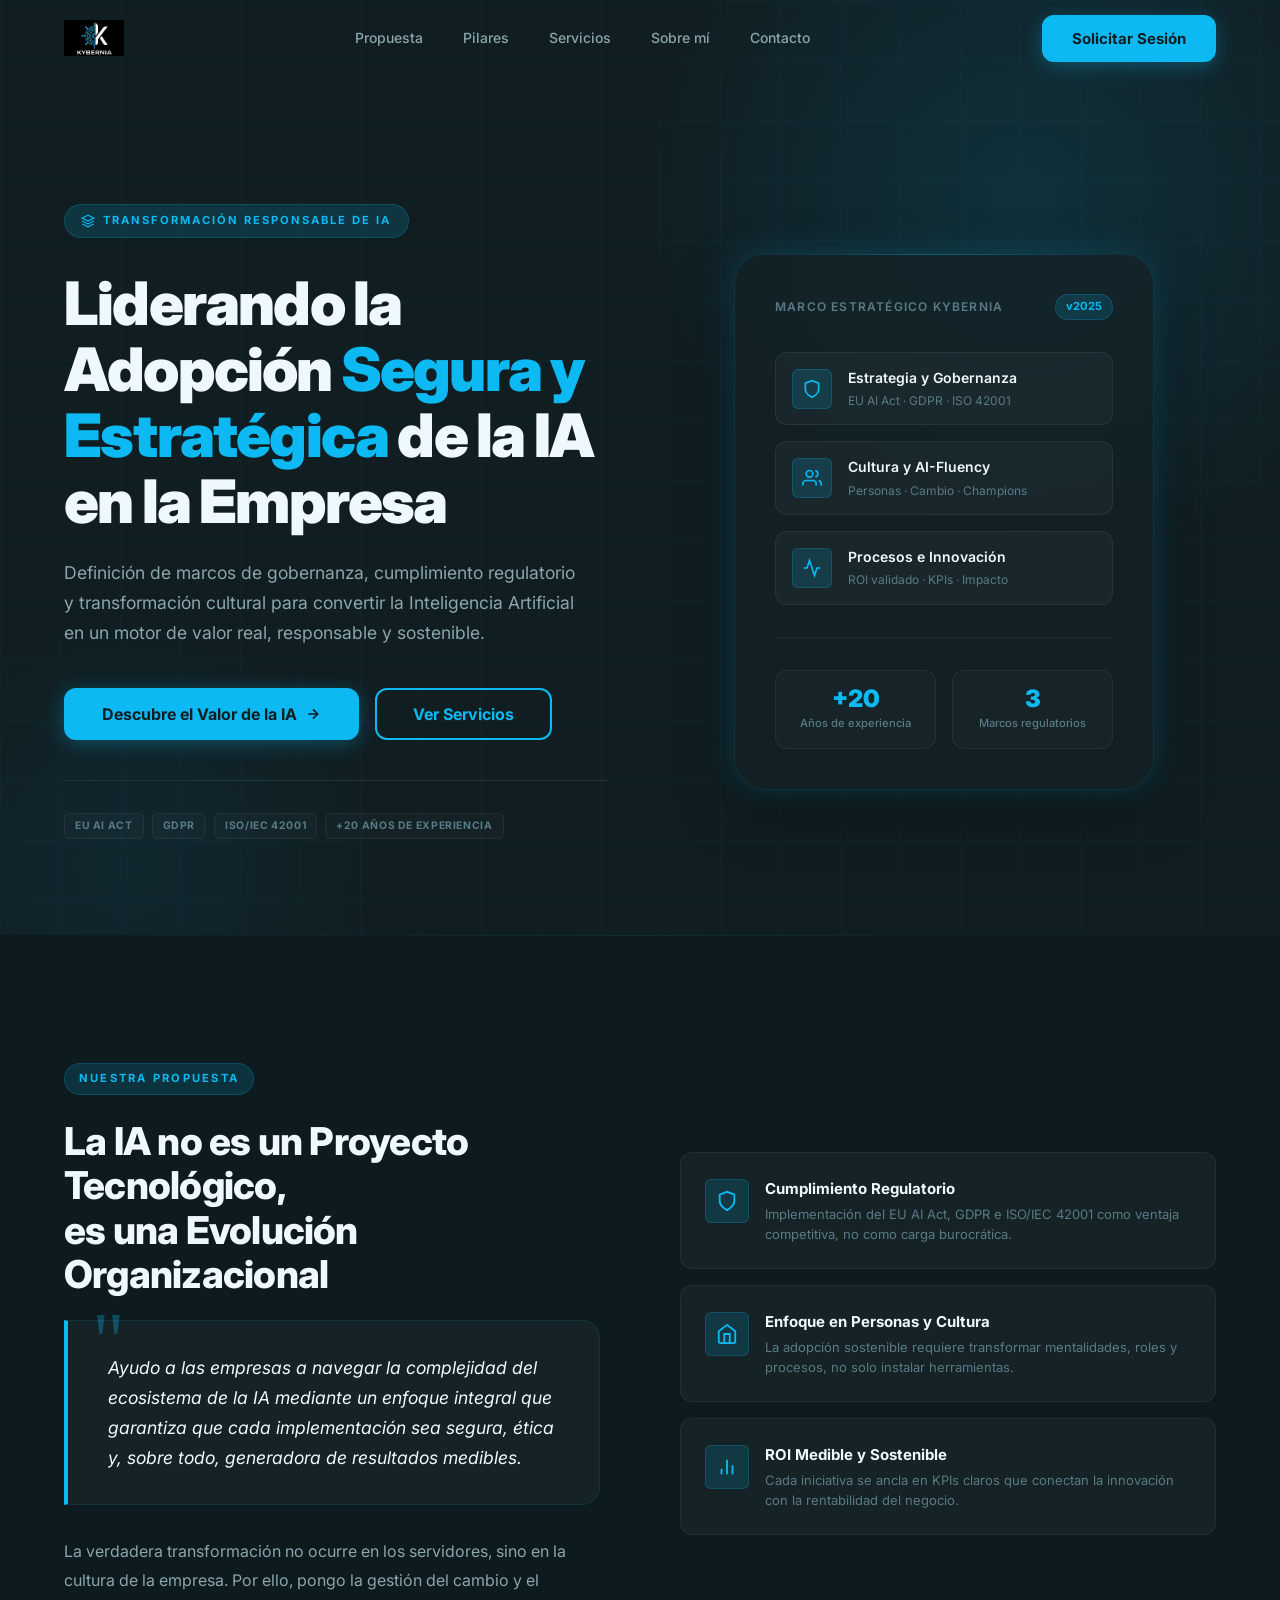
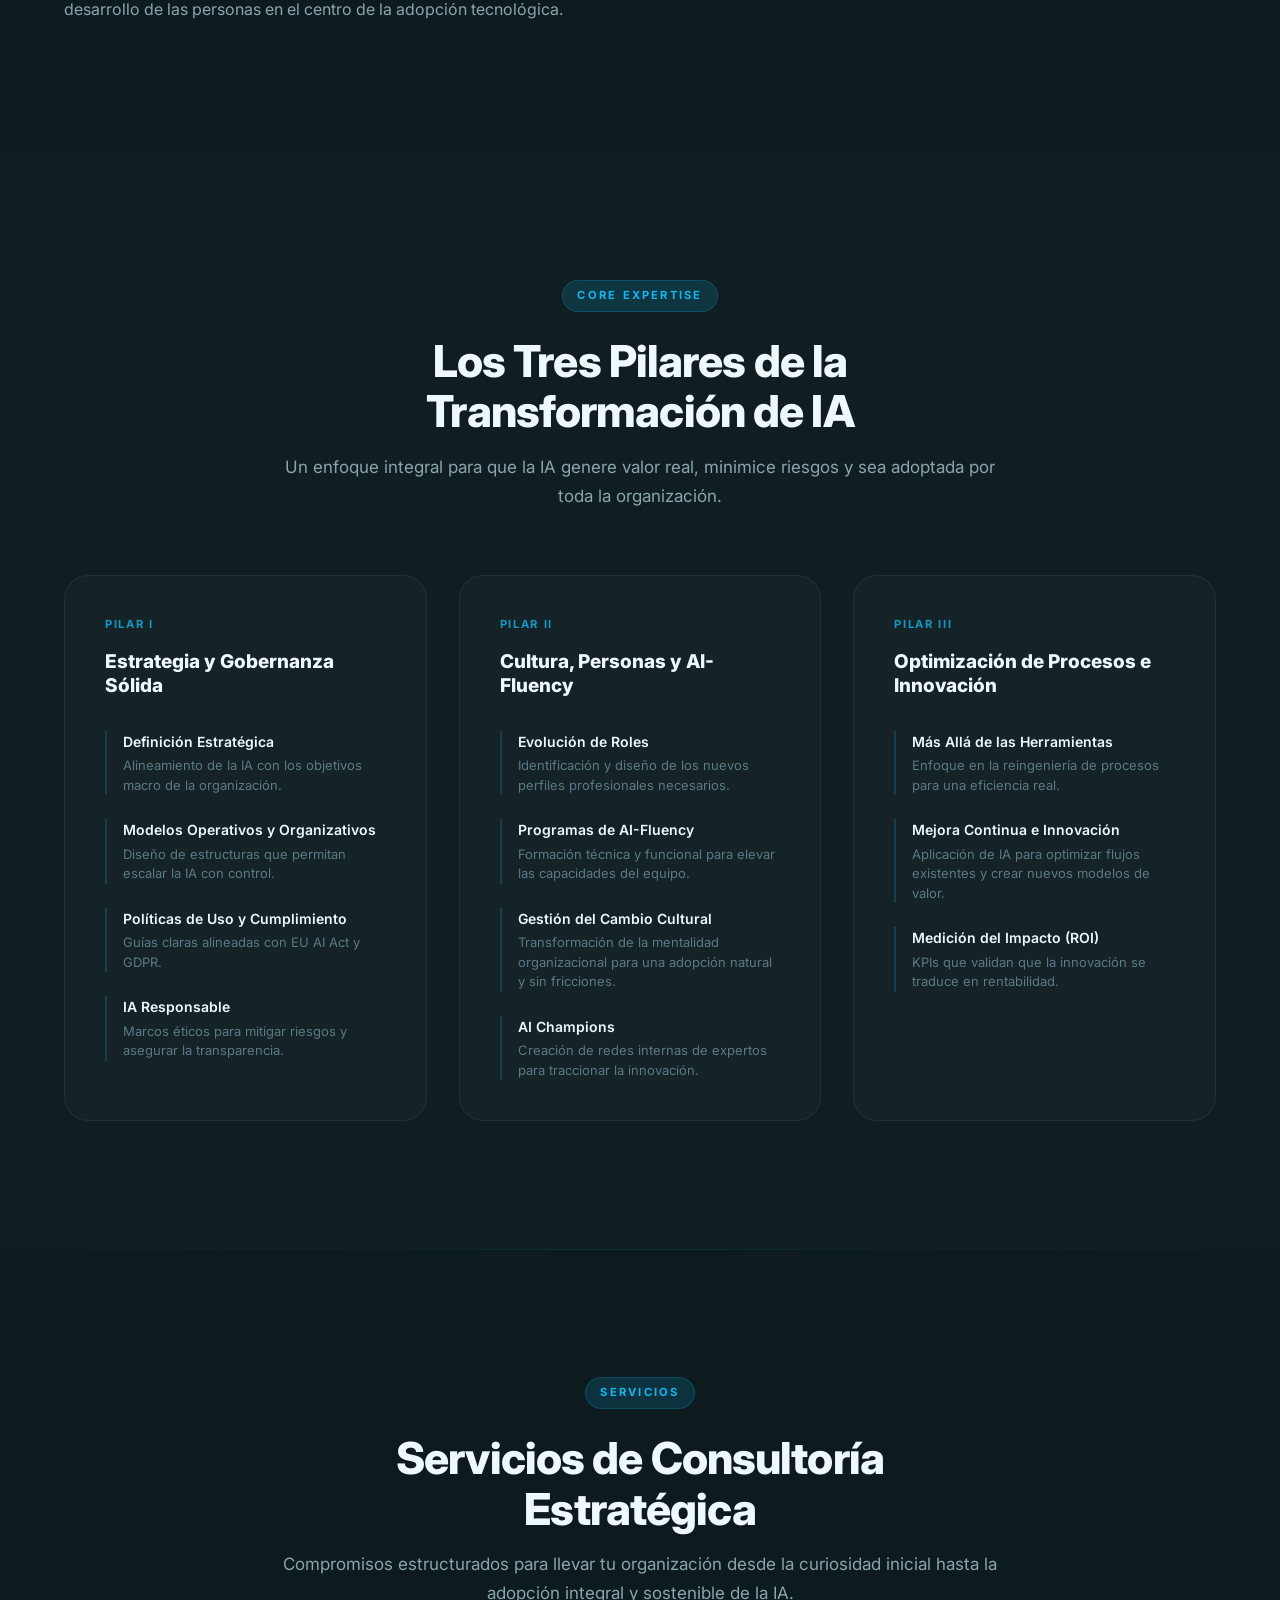
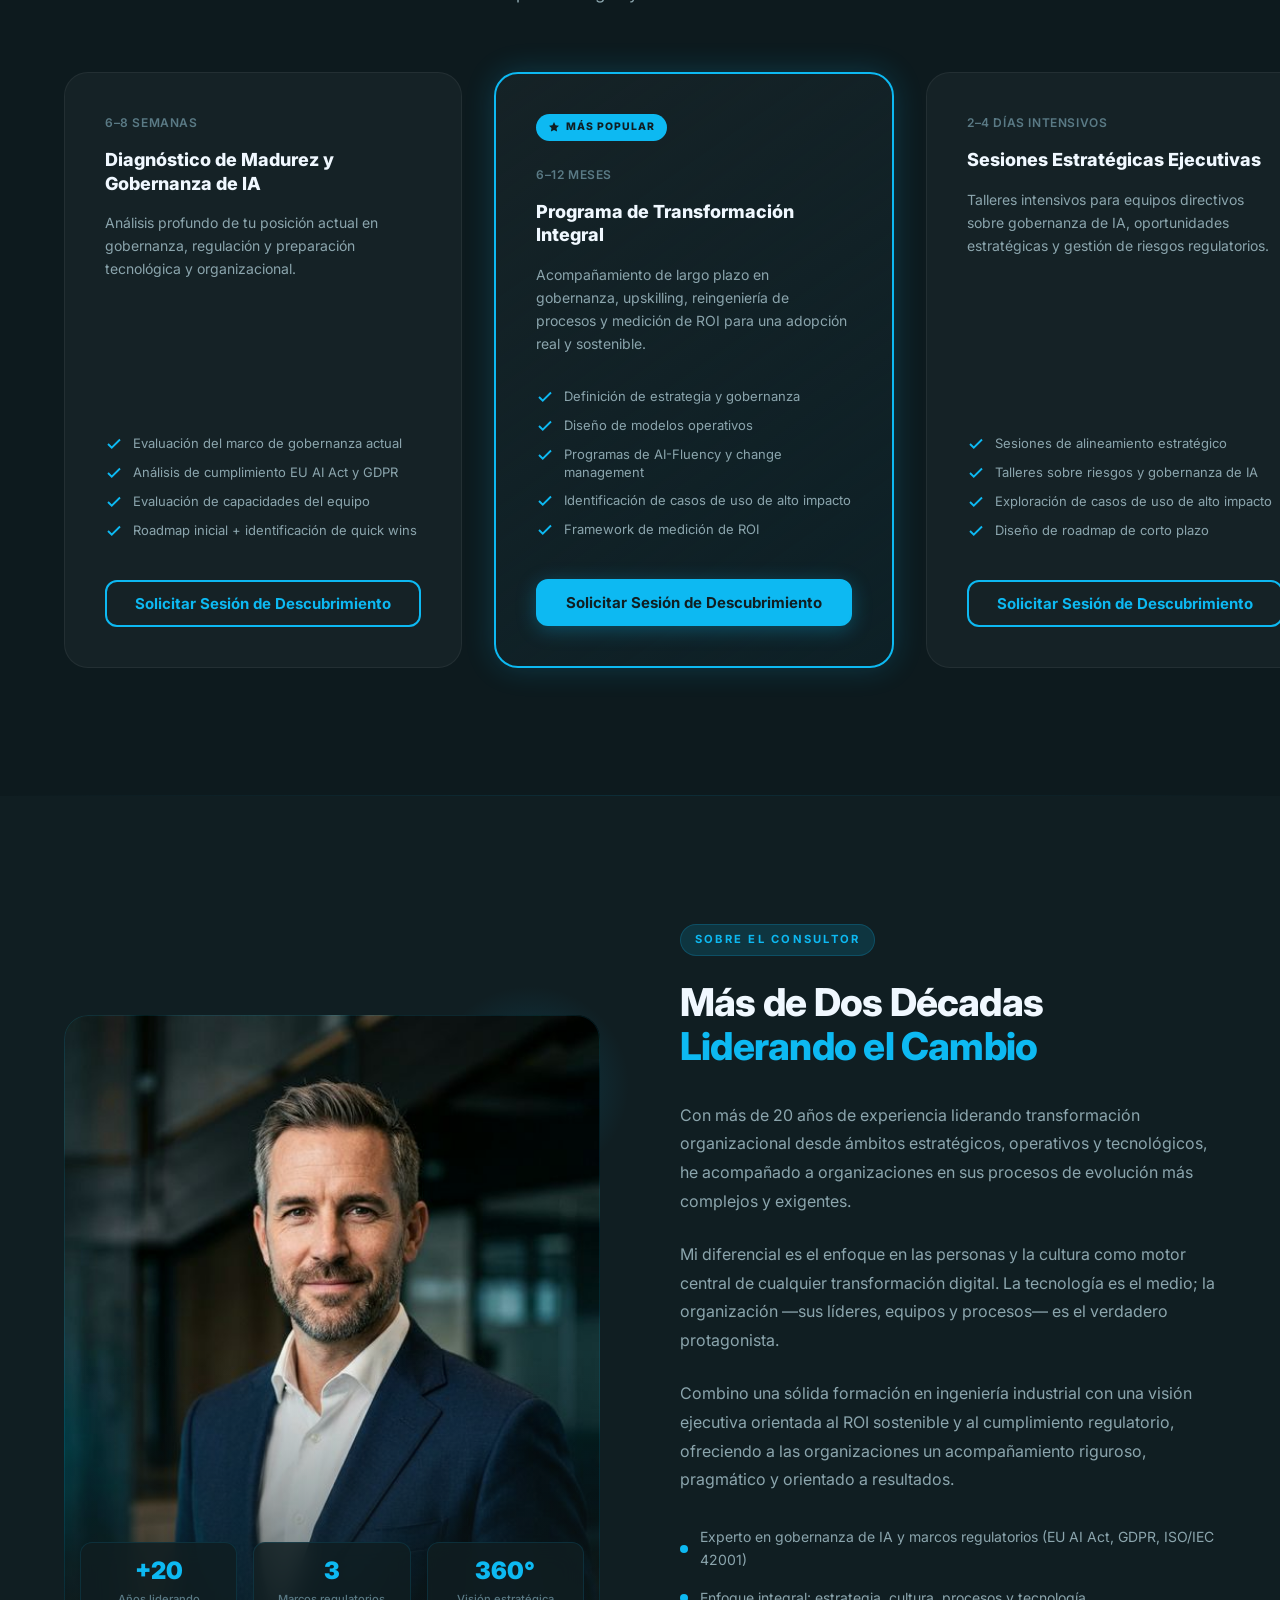
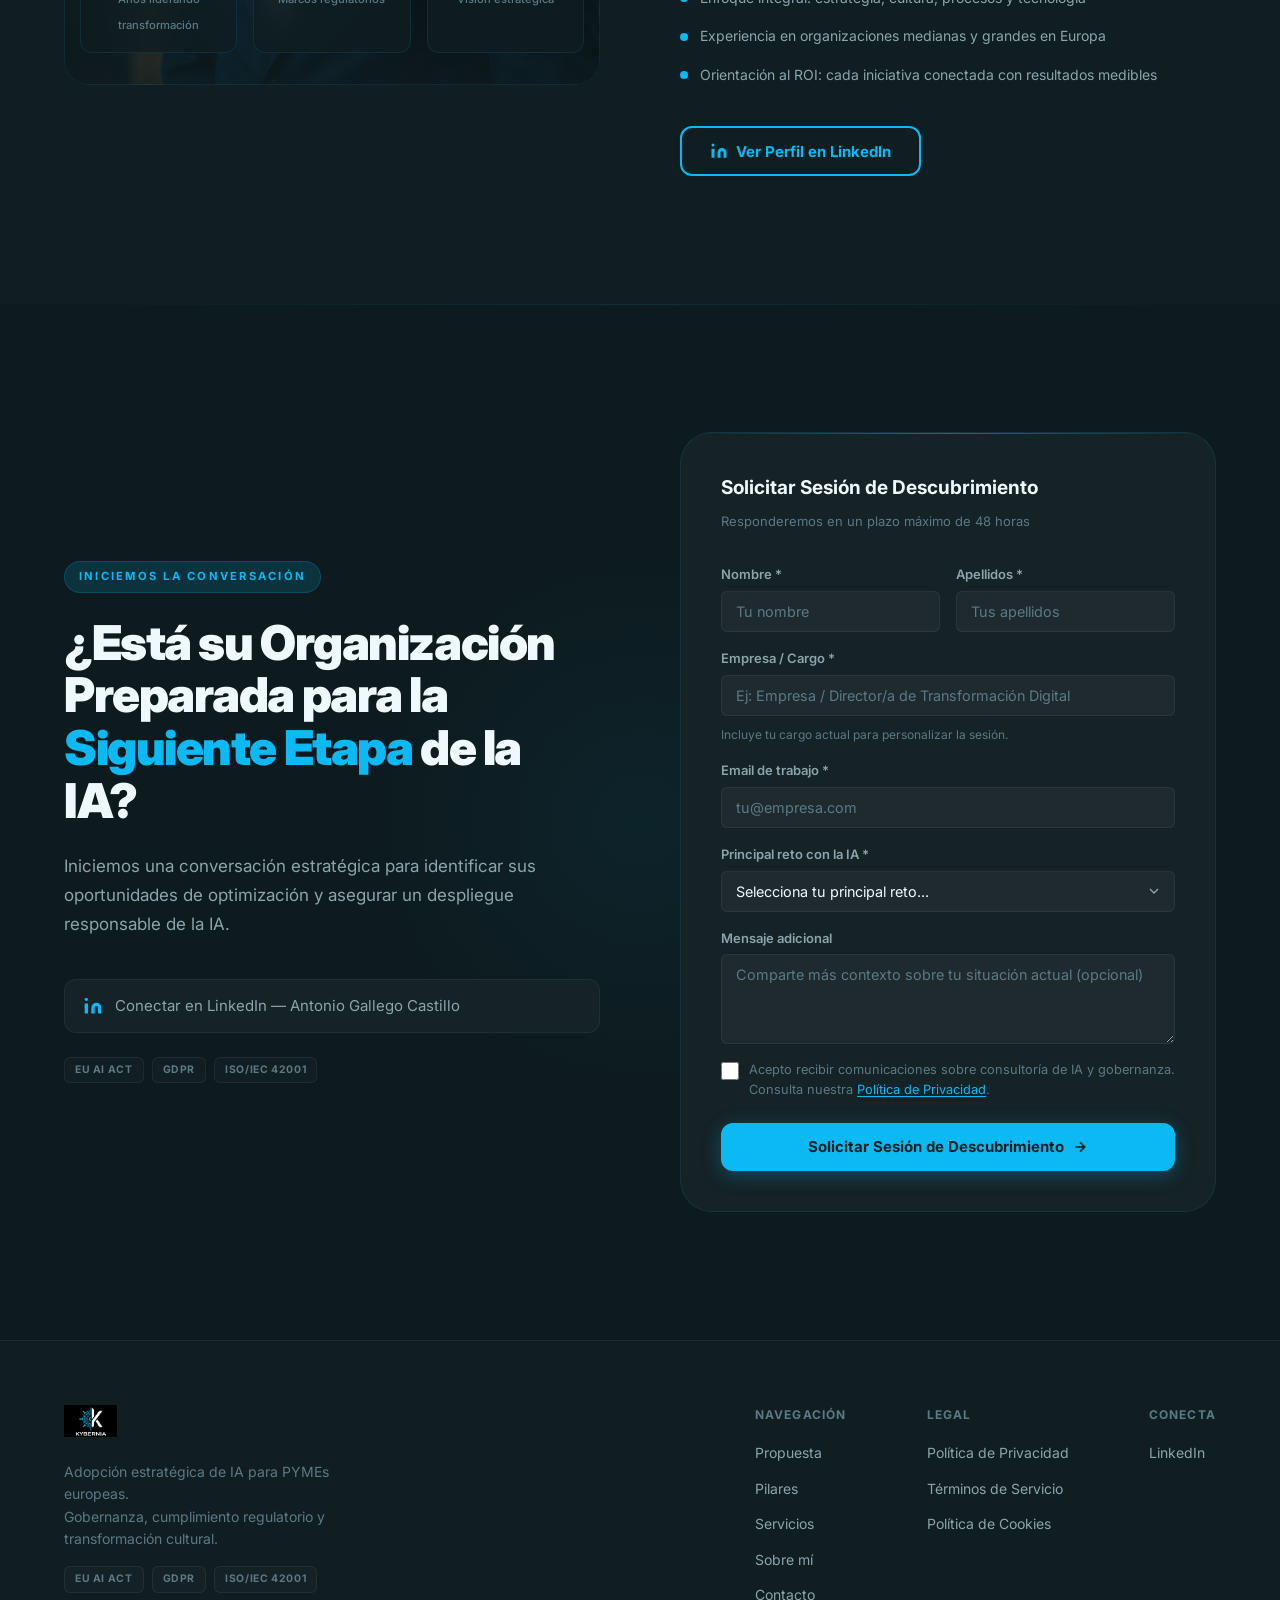
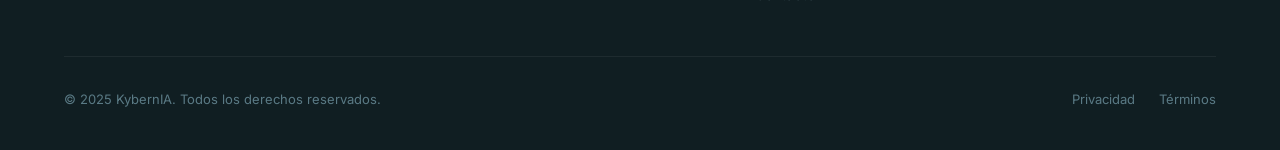
==== docs/index.html @ 5df2a2dc "feat: Add KybernIA V1 website — single-page landing - Full responsive dark-mode landing page (HTML +" ====
<!DOCTYPE html>
<html lang="es" dir="ltr">

<head>
  <meta charset="UTF-8" />
  <meta name="viewport" content="width=device-width, initial-scale=1.0" />
  <meta http-equiv="X-UA-Compatible" content="IE=edge" />

  <!-- ── SEO ── -->
  <title>Gobernanza de IA y Transformación Estratégica | KybernIA</title>
  <meta name="description"
    content="Consultoría experta en gobernanza de IA, adopción estratégica y transformación cultural para PYMEs europeas. Cumplimiento EU AI Act, GDPR e ISO/IEC 42001. Antonio Gallego Castillo." />
  <meta name="keywords"
    content="gobernanza IA, adopción IA, EU AI Act, GDPR, ISO 42001, transformación digital, cambio cultural, AI strategy, consultoría IA, PYMES europeas" />
  <link rel="canonical" href="https://kybernia.com/" />

  <!-- ── Open Graph / LinkedIn ── -->
  <meta property="og:type" content="website" />
  <meta property="og:url" content="https://kybernia.com/" />
  <meta property="og:title" content="KybernIA — Gobernanza de IA y Transformación Estratégica" />
  <meta property="og:description"
    content="Adopción estratégica de IA para organizaciones medianas. Gobernanza, cumplimiento regulatorio y transformación cultural." />
  <meta property="og:image" content="https://kybernia.com/assets/og-image.png" />
  <meta property="og:locale" content="es_ES" />

  <!-- ── Twitter / X ── -->
  <meta name="twitter:card" content="summary_large_image" />
  <meta name="twitter:title" content="KybernIA — Gobernanza de IA y Transformación Estratégica" />
  <meta name="twitter:description"
    content="Adopción estratégica de IA para organizaciones medianas. Gobernanza, cumplimiento regulatorio y transformación cultural." />
  <meta name="twitter:image" content="https://kybernia.com/assets/og-image.png" />

  <!-- ── Theme & Favicon ── -->
  <meta name="theme-color" content="#0db9f2" />
  <link rel="icon" type="image/png" href="assets/favicon.png" />
  <link rel="apple-touch-icon" href="assets/favicon.png" />

  <!-- ── Google Fonts ── -->
  <link rel="preconnect" href="https://fonts.googleapis.com" />
  <link rel="preconnect" href="https://fonts.gstatic.com" crossorigin />
  <link
    href="https://fonts.googleapis.com/css2?family=Inter:wght@400;500;600;700;800;900&display=swap"
    rel="stylesheet" />

  <!-- ── Stylesheet ── -->
  <link rel="stylesheet" href="css/styles.css" />

  <!-- ── Schema Markup ── -->
  <script type="application/ld+json">
    {
      "@context": "https://schema.org",
      "@type": "ProfessionalService",
      "name": "KybernIA",
      "url": "https://kybernia.com",
      "description": "Consultoría experta en gobernanza de IA, adopción estratégica y transformación cultural para PYMEs europeas.",
      "founder": {
        "@type": "Person",
        "name": "Antonio Gallego Castillo",
        "jobTitle": "AI Strategy & Governance Consultant",
        "sameAs": "https://www.linkedin.com/in/antoniogallegocastillo/"
      },
      "areaServed": "Europe",
      "serviceType": ["AI Governance Consulting", "AI Strategy", "Digital Transformation", "AI Adoption"],
      "knowsAbout": ["EU AI Act", "GDPR", "ISO/IEC 42001", "AI Governance", "Organizational Transformation"]
    }
  </script>
</head>

<body>

  <!-- ── Skip to main content (Accessibility) ── -->
  <a class="skip-link" href="#main">Saltar al contenido principal</a>

  <!-- ══════════════════════════════════════════════════════
       HEADER / NAVIGATION
  ══════════════════════════════════════════════════════ -->
  <header id="header" role="banner">
    <nav class="nav-inner" aria-label="Navegación principal">

      <!-- Logo -->
      <a href="#" class="nav-logo" aria-label="KybernIA – Inicio">
        <img src="assets/logo-dark.png" alt="KYBERNIA" height="36" />
      </a>

      <!-- Desktop links -->
      <ul class="nav-links" role="list">
        <li><a href="#propuesta">Propuesta</a></li>
        <li><a href="#pilares">Pilares</a></li>
        <li><a href="#servicios">Servicios</a></li>
        <li><a href="#antonio">Sobre mí</a></li>
        <li><a href="#contacto">Contacto</a></li>
      </ul>

      <div class="nav-cta">
        <a href="#contacto" class="btn btn-primary">Solicitar Sesión</a>

        <!-- Hamburger -->
        <button
          class="nav-hamburger"
          id="hamburger"
          aria-controls="mobileMenu"
          aria-expanded="false"
          aria-label="Abrir menú de navegación"
        >
          <span></span>
          <span></span>
          <span></span>
        </button>
      </div>

    </nav>
  </header>

  <!-- Mobile menu -->
  <nav class="nav-mobile" id="mobileMenu" aria-label="Menú móvil" role="navigation">
    <a href="#propuesta">Propuesta</a>
    <a href="#pilares">Pilares</a>
    <a href="#servicios">Servicios</a>
    <a href="#antonio">Sobre mí</a>
    <a href="#contacto" class="btn btn-primary">Solicitar Sesión</a>
  </nav>

  <!-- ══════════════════════════════════════════════════════
       MAIN CONTENT
  ══════════════════════════════════════════════════════ -->
  <main id="main">

    <!-- ══════════════════════════════════════════
         HERO SECTION
    ══════════════════════════════════════════ -->
    <section id="hero" aria-labelledby="hero-heading">

      <!-- Background -->
      <div class="hero-bg" aria-hidden="true">
        <div class="hero-bg-grid"></div>
        <div class="hero-bg-glow"></div>
        <div class="hero-bg-glow-2"></div>
      </div>

      <div class="hero-inner container">

        <!-- Left column -->
        <div class="hero-left">
          <div class="hero-tag" aria-hidden="true">
            <svg viewBox="0 0 24 24" fill="none" stroke="currentColor" stroke-width="2" aria-hidden="true">
              <path d="M12 2L2 7l10 5 10-5-10-5zM2 17l10 5 10-5M2 12l10 5 10-5"/>
            </svg>
            Transformación Responsable de IA
          </div>

          <h1 id="hero-heading" class="hero-h1">
            Liderando la Adopción
            <span class="highlight">Segura y Estratégica</span>
            de la IA en la Empresa
          </h1>

          <p class="hero-desc">
            Definición de marcos de gobernanza, cumplimiento regulatorio y transformación cultural
            para convertir la Inteligencia Artificial en un motor de valor real, responsable y sostenible.
          </p>

          <div class="hero-actions">
            <a href="#contacto" class="btn btn-primary btn-lg">
              Descubre el Valor de la IA
              <svg width="16" height="16" viewBox="0 0 24 24" fill="none" stroke="currentColor" stroke-width="2.5" aria-hidden="true">
                <path d="M5 12h14M12 5l7 7-7 7"/>
              </svg>
            </a>
            <a href="#servicios" class="btn btn-outline btn-lg">
              Ver Servicios
            </a>
          </div>

          <div class="hero-trust" aria-label="Referencias regulatorias">
            <div class="reg-badges" style="margin-top:0; border-top:none; padding-top:0;">
              <span class="reg-badge">EU AI Act</span>
              <span class="reg-badge">GDPR</span>
              <span class="reg-badge">ISO/IEC 42001</span>
              <span class="reg-badge">+20 años de experiencia</span>
            </div>
          </div>
        </div>

        <!-- Right column: Glass card -->
        <div class="hero-right" aria-hidden="true">
          <div class="hero-glass-card">
            <div class="hero-card-header">
              <span class="hero-card-title">Marco Estratégico KybernIA</span>
              <span class="hero-card-badge">v2025</span>
            </div>

            <div class="hero-pillars">

              <div class="hero-pillar-item">
                <div class="hero-pillar-icon">
                  <svg viewBox="0 0 24 24" fill="none" stroke="currentColor" stroke-width="2">
                    <path d="M12 22s8-4 8-10V5l-8-3-8 3v7c0 6 8 10 8 10z"/>
                  </svg>
                </div>
                <div class="hero-pillar-content">
                  <h4>Estrategia y Gobernanza</h4>
                  <p>EU AI Act · GDPR · ISO 42001</p>
                </div>
              </div>

              <div class="hero-pillar-item">
                <div class="hero-pillar-icon">
                  <svg viewBox="0 0 24 24" fill="none" stroke="currentColor" stroke-width="2">
                    <path d="M17 21v-2a4 4 0 0 0-4-4H5a4 4 0 0 0-4 4v2"/>
                    <circle cx="9" cy="7" r="4"/>
                    <path d="M23 21v-2a4 4 0 0 0-3-3.87"/>
                    <path d="M16 3.13a4 4 0 0 1 0 7.75"/>
                  </svg>
                </div>
                <div class="hero-pillar-content">
                  <h4>Cultura y AI-Fluency</h4>
                  <p>Personas · Cambio · Champions</p>
                </div>
              </div>

              <div class="hero-pillar-item">
                <div class="hero-pillar-icon">
                  <svg viewBox="0 0 24 24" fill="none" stroke="currentColor" stroke-width="2">
                    <polyline points="22 12 18 12 15 21 9 3 6 12 2 12"/>
                  </svg>
                </div>
                <div class="hero-pillar-content">
                  <h4>Procesos e Innovación</h4>
                  <p>ROI validado · KPIs · Impacto</p>
                </div>
              </div>

            </div>

            <div class="hero-card-stats">
              <div class="hero-stat">
                <div class="hero-stat-number">+20</div>
                <div class="hero-stat-label">Años de experiencia</div>
              </div>
              <div class="hero-stat">
                <div class="hero-stat-number">3</div>
                <div class="hero-stat-label">Marcos regulatorios</div>
              </div>
            </div>
          </div>
        </div>

      </div>
    </section>

    <!-- ══════════════════════════════════════════
         VALUE PROPOSITION
    ══════════════════════════════════════════ -->
    <section id="propuesta" aria-labelledby="propuesta-heading">
      <div class="container">
        <div class="value-prop-inner">

          <!-- Left: Quote & body -->
          <div class="value-prop-left reveal">
            <div class="section-label">Nuestra Propuesta</div>
            <h2 id="propuesta-heading" style="font-size:clamp(1.75rem,3.2vw,2.4rem);font-weight:800;letter-spacing:-0.02em;line-height:1.15;margin-bottom:1.5rem;">
              La IA no es un Proyecto Tecnológico,<br>es una Evolución Organizacional
            </h2>

            <div class="value-prop-quote">
              <p>
                Ayudo a las empresas a navegar la complejidad del ecosistema de la IA
                mediante un enfoque integral que garantiza que cada implementación sea
                segura, ética y, sobre todo, generadora de resultados medibles.
              </p>
            </div>

            <p class="value-prop-body">
              La verdadera transformación no ocurre en los servidores, sino en la cultura
              de la empresa. Por ello, pongo la gestión del cambio y el desarrollo de las
              personas en el centro de la adopción tecnológica.
            </p>
          </div>

          <!-- Right: highlight cards -->
          <div class="value-prop-right reveal" style="animation-delay:150ms">
            <div class="value-highlights">

              <div class="value-highlight-item">
                <div class="value-highlight-icon" aria-hidden="true">
                  <svg viewBox="0 0 24 24" fill="none" stroke="currentColor" stroke-width="2">
                    <path d="M12 22s8-4 8-10V5l-8-3-8 3v7c0 6 8 10 8 10z"/>
                  </svg>
                </div>
                <div>
                  <h4>Cumplimiento Regulatorio</h4>
                  <p>Implementación del EU AI Act, GDPR e ISO/IEC 42001 como ventaja competitiva, no como carga burocrática.</p>
                </div>
              </div>

              <div class="value-highlight-item">
                <div class="value-highlight-icon" aria-hidden="true">
                  <svg viewBox="0 0 24 24" fill="none" stroke="currentColor" stroke-width="2">
                    <path d="M3 9l9-7 9 7v11a2 2 0 0 1-2 2H5a2 2 0 0 1-2-2z"/>
                    <polyline points="9 22 9 12 15 12 15 22"/>
                  </svg>
                </div>
                <div>
                  <h4>Enfoque en Personas y Cultura</h4>
                  <p>La adopción sostenible requiere transformar mentalidades, roles y procesos, no solo instalar herramientas.</p>
                </div>
              </div>

              <div class="value-highlight-item">
                <div class="value-highlight-icon" aria-hidden="true">
                  <svg viewBox="0 0 24 24" fill="none" stroke="currentColor" stroke-width="2">
                    <line x1="18" y1="20" x2="18" y2="10"/>
                    <line x1="12" y1="20" x2="12" y2="4"/>
                    <line x1="6" y1="20" x2="6" y2="14"/>
                  </svg>
                </div>
                <div>
                  <h4>ROI Medible y Sostenible</h4>
                  <p>Cada iniciativa se ancla en KPIs claros que conectan la innovación con la rentabilidad del negocio.</p>
                </div>
              </div>

            </div>
          </div>

        </div>
      </div>
    </section>

    <!-- ══════════════════════════════════════════
         CORE EXPERTISE — 3 PILARES
    ══════════════════════════════════════════ -->
    <section id="pilares" aria-labelledby="pilares-heading">
      <div class="container">

        <div class="section-header reveal">
          <div class="section-label">Core Expertise</div>
          <h2 id="pilares-heading">Los Tres Pilares de la Transformación de IA</h2>
          <p>Un enfoque integral para que la IA genere valor real, minimice riesgos y sea adoptada por toda la organización.</p>
        </div>

        <div class="pilares-grid">

          <!-- Pilar I -->
          <article class="pilar-card reveal">
            <div class="pilar-number" aria-label="Pilar uno">Pilar I</div>
            <h3>Estrategia y Gobernanza Sólida</h3>
            <div class="pilar-items">
              <div class="pilar-item">
                <h4>Definición Estratégica</h4>
                <p>Alineamiento de la IA con los objetivos macro de la organización.</p>
              </div>
              <div class="pilar-item">
                <h4>Modelos Operativos y Organizativos</h4>
                <p>Diseño de estructuras que permitan escalar la IA con control.</p>
              </div>
              <div class="pilar-item">
                <h4>Políticas de Uso y Cumplimiento</h4>
                <p>Guías claras alineadas con EU AI Act y GDPR.</p>
              </div>
              <div class="pilar-item">
                <h4>IA Responsable</h4>
                <p>Marcos éticos para mitigar riesgos y asegurar la transparencia.</p>
              </div>
            </div>
          </article>

          <!-- Pilar II -->
          <article class="pilar-card reveal" style="animation-delay:150ms">
            <div class="pilar-number" aria-label="Pilar dos">Pilar II</div>
            <h3>Cultura, Personas y AI-Fluency</h3>
            <div class="pilar-items">
              <div class="pilar-item">
                <h4>Evolución de Roles</h4>
                <p>Identificación y diseño de los nuevos perfiles profesionales necesarios.</p>
              </div>
              <div class="pilar-item">
                <h4>Programas de AI-Fluency</h4>
                <p>Formación técnica y funcional para elevar las capacidades del equipo.</p>
              </div>
              <div class="pilar-item">
                <h4>Gestión del Cambio Cultural</h4>
                <p>Transformación de la mentalidad organizacional para una adopción natural y sin fricciones.</p>
              </div>
              <div class="pilar-item">
                <h4>AI Champions</h4>
                <p>Creación de redes internas de expertos para traccionar la innovación.</p>
              </div>
            </div>
          </article>

          <!-- Pilar III -->
          <article class="pilar-card reveal" style="animation-delay:300ms">
            <div class="pilar-number" aria-label="Pilar tres">Pilar III</div>
            <h3>Optimización de Procesos e Innovación</h3>
            <div class="pilar-items">
              <div class="pilar-item">
                <h4>Más Allá de las Herramientas</h4>
                <p>Enfoque en la reingeniería de procesos para una eficiencia real.</p>
              </div>
              <div class="pilar-item">
                <h4>Mejora Continua e Innovación</h4>
                <p>Aplicación de IA para optimizar flujos existentes y crear nuevos modelos de valor.</p>
              </div>
              <div class="pilar-item">
                <h4>Medición del Impacto (ROI)</h4>
                <p>KPIs que validan que la innovación se traduce en rentabilidad.</p>
              </div>
            </div>
          </article>

        </div>
      </div>
    </section>

    <!-- ══════════════════════════════════════════
         SERVICES
    ══════════════════════════════════════════ -->
    <section id="servicios" aria-labelledby="servicios-heading">
      <div class="container">

        <div class="section-header reveal">
          <div class="section-label">Servicios</div>
          <h2 id="servicios-heading">Servicios de Consultoría Estratégica</h2>
          <p>
            Compromisos estructurados para llevar tu organización desde la curiosidad inicial
            hasta la adopción integral y sostenible de la IA.
          </p>
        </div>

        <div class="services-grid">

          <!-- Servicio 1 -->
          <article class="service-card reveal">
            <div class="service-duration">6–8 semanas</div>
            <h3>Diagnóstico de Madurez y Gobernanza de IA</h3>
            <p>
              Análisis profundo de tu posición actual en gobernanza, regulación
              y preparación tecnológica y organizacional.
            </p>
            <ul class="service-includes" aria-label="Qué incluye">
              <li class="service-include-item">
                <svg class="service-check" viewBox="0 0 24 24" fill="none" stroke="currentColor" stroke-width="2.5" aria-hidden="true">
                  <polyline points="20 6 9 17 4 12"/>
                </svg>
                Evaluación del marco de gobernanza actual
              </li>
              <li class="service-include-item">
                <svg class="service-check" viewBox="0 0 24 24" fill="none" stroke="currentColor" stroke-width="2.5" aria-hidden="true">
                  <polyline points="20 6 9 17 4 12"/>
                </svg>
                Análisis de cumplimiento EU AI Act y GDPR
              </li>
              <li class="service-include-item">
                <svg class="service-check" viewBox="0 0 24 24" fill="none" stroke="currentColor" stroke-width="2.5" aria-hidden="true">
                  <polyline points="20 6 9 17 4 12"/>
                </svg>
                Evaluación de capacidades del equipo
              </li>
              <li class="service-include-item">
                <svg class="service-check" viewBox="0 0 24 24" fill="none" stroke="currentColor" stroke-width="2.5" aria-hidden="true">
                  <polyline points="20 6 9 17 4 12"/>
                </svg>
                Roadmap inicial + identificación de quick wins
              </li>
            </ul>
            <a href="#contacto" class="btn btn-outline">Solicitar Sesión de Descubrimiento</a>
          </article>

          <!-- Servicio 2 — FEATURED -->
          <article class="service-card featured reveal" style="animation-delay:150ms">
            <div class="service-badge" aria-label="Más popular">
              <svg width="12" height="12" viewBox="0 0 24 24" fill="currentColor" aria-hidden="true">
                <path d="M12 2l3.09 6.26L22 9.27l-5 4.87 1.18 6.88L12 17.77l-6.18 3.25L7 14.14 2 9.27l6.91-1.01L12 2z"/>
              </svg>
              Más Popular
            </div>
            <div class="service-duration">6–12 meses</div>
            <h3>Programa de Transformación Integral</h3>
            <p>
              Acompañamiento de largo plazo en gobernanza, upskilling, reingeniería
              de procesos y medición de ROI para una adopción real y sostenible.
            </p>
            <ul class="service-includes" aria-label="Qué incluye">
              <li class="service-include-item">
                <svg class="service-check" viewBox="0 0 24 24" fill="none" stroke="currentColor" stroke-width="2.5" aria-hidden="true">
                  <polyline points="20 6 9 17 4 12"/>
                </svg>
                Definición de estrategia y gobernanza
              </li>
              <li class="service-include-item">
                <svg class="service-check" viewBox="0 0 24 24" fill="none" stroke="currentColor" stroke-width="2.5" aria-hidden="true">
                  <polyline points="20 6 9 17 4 12"/>
                </svg>
                Diseño de modelos operativos
              </li>
              <li class="service-include-item">
                <svg class="service-check" viewBox="0 0 24 24" fill="none" stroke="currentColor" stroke-width="2.5" aria-hidden="true">
                  <polyline points="20 6 9 17 4 12"/>
                </svg>
                Programas de AI-Fluency y change management
              </li>
              <li class="service-include-item">
                <svg class="service-check" viewBox="0 0 24 24" fill="none" stroke="currentColor" stroke-width="2.5" aria-hidden="true">
                  <polyline points="20 6 9 17 4 12"/>
                </svg>
                Identificación de casos de uso de alto impacto
              </li>
              <li class="service-include-item">
                <svg class="service-check" viewBox="0 0 24 24" fill="none" stroke="currentColor" stroke-width="2.5" aria-hidden="true">
                  <polyline points="20 6 9 17 4 12"/>
                </svg>
                Framework de medición de ROI
              </li>
            </ul>
            <a href="#contacto" class="btn btn-primary">Solicitar Sesión de Descubrimiento</a>
          </article>

          <!-- Servicio 3 -->
          <article class="service-card reveal" style="animation-delay:300ms">
            <div class="service-duration">2–4 días intensivos</div>
            <h3>Sesiones Estratégicas Ejecutivas</h3>
            <p>
              Talleres intensivos para equipos directivos sobre gobernanza de IA,
              oportunidades estratégicas y gestión de riesgos regulatorios.
            </p>
            <ul class="service-includes" aria-label="Qué incluye">
              <li class="service-include-item">
                <svg class="service-check" viewBox="0 0 24 24" fill="none" stroke="currentColor" stroke-width="2.5" aria-hidden="true">
                  <polyline points="20 6 9 17 4 12"/>
                </svg>
                Sesiones de alineamiento estratégico
              </li>
              <li class="service-include-item">
                <svg class="service-check" viewBox="0 0 24 24" fill="none" stroke="currentColor" stroke-width="2.5" aria-hidden="true">
                  <polyline points="20 6 9 17 4 12"/>
                </svg>
                Talleres sobre riesgos y gobernanza de IA
              </li>
              <li class="service-include-item">
                <svg class="service-check" viewBox="0 0 24 24" fill="none" stroke="currentColor" stroke-width="2.5" aria-hidden="true">
                  <polyline points="20 6 9 17 4 12"/>
                </svg>
                Exploración de casos de uso de alto impacto
              </li>
              <li class="service-include-item">
                <svg class="service-check" viewBox="0 0 24 24" fill="none" stroke="currentColor" stroke-width="2.5" aria-hidden="true">
                  <polyline points="20 6 9 17 4 12"/>
                </svg>
                Diseño de roadmap de corto plazo
              </li>
            </ul>
            <a href="#contacto" class="btn btn-outline">Solicitar Sesión de Descubrimiento</a>
          </article>

        </div>
      </div>
    </section>

    <!-- ══════════════════════════════════════════
         ABOUT — ANTONIO
    ══════════════════════════════════════════ -->
    <section id="antonio" aria-labelledby="antonio-heading">
      <div class="container">
        <div class="about-inner">

          <!-- Image -->
          <div class="about-image-wrapper reveal">
            <div class="about-image-frame">
              <img
                src="assets/consultant.png"
                alt="Antonio Gallego Castillo, consultor experto en gobernanza y adopción de IA"
                loading="lazy"
              />
              <div class="about-image-overlay" aria-hidden="true"></div>
              <div class="about-image-border" aria-hidden="true"></div>
            </div>
            <div class="about-image-glow" aria-hidden="true"></div>

            <!-- Floating stats -->
            <div class="about-stats-floating" aria-label="Datos de experiencia">
              <div class="about-stat-chip">
                <strong>+20</strong>
                <span>Años liderando transformación</span>
              </div>
              <div class="about-stat-chip">
                <strong>3</strong>
                <span>Marcos regulatorios</span>
              </div>
              <div class="about-stat-chip">
                <strong>360°</strong>
                <span>Visión estratégica</span>
              </div>
            </div>
          </div>

          <!-- Content -->
          <div class="about-content reveal" style="animation-delay:150ms">
            <div class="section-label">Sobre el Consultor</div>
            <h2 id="antonio-heading">
              Más de Dos Décadas<br>
              <em>Liderando el Cambio</em>
            </h2>

            <p>
              Con más de 20 años de experiencia liderando transformación organizacional
              desde ámbitos estratégicos, operativos y tecnológicos, he acompañado a
              organizaciones en sus procesos de evolución más complejos y exigentes.
            </p>

            <p>
              Mi diferencial es el enfoque en las personas y la cultura como motor central
              de cualquier transformación digital. La tecnología es el medio; la organización
              —sus líderes, equipos y procesos— es el verdadero protagonista.
            </p>

            <p>
              Combino una sólida formación en ingeniería industrial con una visión ejecutiva
              orientada al ROI sostenible y al cumplimiento regulatorio, ofreciendo a las
              organizaciones un acompañamiento riguroso, pragmático y orientado a resultados.
            </p>

            <div class="about-differentiators" aria-label="Diferenciadores clave">
              <div class="about-diff-item">
                <div class="about-diff-dot" aria-hidden="true"></div>
                Experto en gobernanza de IA y marcos regulatorios (EU AI Act, GDPR, ISO/IEC 42001)
              </div>
              <div class="about-diff-item">
                <div class="about-diff-dot" aria-hidden="true"></div>
                Enfoque integral: estrategia, cultura, procesos y tecnología
              </div>
              <div class="about-diff-item">
                <div class="about-diff-dot" aria-hidden="true"></div>
                Experiencia en organizaciones medianas y grandes en Europa
              </div>
              <div class="about-diff-item">
                <div class="about-diff-dot" aria-hidden="true"></div>
                Orientación al ROI: cada iniciativa conectada con resultados medibles
              </div>
            </div>

            <a
              href="https://www.linkedin.com/in/antoniogallegocastillo/"
              target="_blank"
              rel="noopener noreferrer"
              class="btn btn-outline"
              aria-label="Ver perfil de Antonio Gallego Castillo en LinkedIn (se abre en nueva pestaña)"
            >
              <svg width="18" height="18" viewBox="0 0 24 24" fill="currentColor" aria-hidden="true">
                <path d="M16 8a6 6 0 0 1 6 6v7h-4v-7a2 2 0 0 0-2-2 2 2 0 0 0-2 2v7h-4v-7a6 6 0 0 1 6-6z"/>
                <rect x="2" y="9" width="4" height="12"/>
                <circle cx="4" cy="4" r="2"/>
              </svg>
              Ver Perfil en LinkedIn
            </a>
          </div>

        </div>
      </div>
    </section>

    <!-- ══════════════════════════════════════════
         CONTACT / CTA
    ══════════════════════════════════════════ -->
    <section id="contacto" aria-labelledby="contacto-heading">
      <div class="contact-glow" aria-hidden="true"></div>
      <div class="container">
        <div class="contact-inner">

          <!-- Left -->
          <div class="contact-left reveal">
            <div class="section-label">Iniciemos la Conversación</div>
            <h2 id="contacto-heading">
              ¿Está su Organización Preparada para la
              <em>Siguiente Etapa</em> de la IA?
            </h2>
            <p>
              Iniciemos una conversación estratégica para identificar sus oportunidades
              de optimización y asegurar un despliegue responsable de la IA.
            </p>

            <div class="contact-direct" aria-label="Formas de contacto directo">
              <a
                href="https://www.linkedin.com/in/antoniogallegocastillo/"
                target="_blank"
                rel="noopener noreferrer"
                class="contact-direct-item"
                aria-label="Conectar en LinkedIn (se abre en nueva pestaña)"
              >
                <svg viewBox="0 0 24 24" fill="currentColor" aria-hidden="true">
                  <path d="M16 8a6 6 0 0 1 6 6v7h-4v-7a2 2 0 0 0-2-2 2 2 0 0 0-2 2v7h-4v-7a6 6 0 0 1 6-6z"/>
                  <rect x="2" y="9" width="4" height="12"/>
                  <circle cx="4" cy="4" r="2"/>
                </svg>
                Conectar en LinkedIn — Antonio Gallego Castillo
              </a>
            </div>

            <div class="reg-badges" style="margin-top: 1.5rem;">
              <span class="reg-badge">EU AI Act</span>
              <span class="reg-badge">GDPR</span>
              <span class="reg-badge">ISO/IEC 42001</span>
            </div>
          </div>

          <!-- Right: Form -->
          <div class="contact-form-panel reveal" style="animation-delay:150ms">

            <div id="formContent">
              <h3 class="form-title">Solicitar Sesión de Descubrimiento</h3>
              <p class="form-subtitle">Responderemos en un plazo máximo de 48 horas</p>

              <form
                class="contact-form"
                id="contactForm"
                novalidate
                aria-label="Formulario de contacto"
              >

                <div class="form-row">
                  <div class="form-group">
                    <label for="nombre">Nombre <span aria-hidden="true">*</span></label>
                    <input
                      type="text"
                      id="nombre"
                      name="nombre"
                      required
                      autocomplete="given-name"
                      placeholder="Tu nombre"
                      aria-required="true"
                    />
                  </div>
                  <div class="form-group">
                    <label for="apellidos">Apellidos <span aria-hidden="true">*</span></label>
                    <input
                      type="text"
                      id="apellidos"
                      name="apellidos"
                      required
                      autocomplete="family-name"
                      placeholder="Tus apellidos"
                      aria-required="true"
                    />
                  </div>
                </div>

                <div class="form-group">
                  <label for="empresa">Empresa / Cargo <span aria-hidden="true">*</span></label>
                  <input
                    type="text"
                    id="empresa"
                    name="empresa"
                    required
                    placeholder="Ej: Empresa / Director/a de Transformación Digital"
                    aria-required="true"
                    aria-describedby="empresa-hint"
                  />
                  <small id="empresa-hint" style="font-size:0.75rem;color:var(--color-text-muted);margin-top:3px;">
                    Incluye tu cargo actual para personalizar la sesión.
                  </small>
                </div>

                <div class="form-group">
                  <label for="email">Email de trabajo <span aria-hidden="true">*</span></label>
                  <input
                    type="email"
                    id="email"
                    name="email"
                    required
                    autocomplete="work email"
                    placeholder="tu@empresa.com"
                    aria-required="true"
                  />
                </div>

                <div class="form-group">
                  <label for="reto">Principal reto con la IA <span aria-hidden="true">*</span></label>
                  <select
                    id="reto"
                    name="reto"
                    required
                    aria-required="true"
                  >
                    <option value="">Selecciona tu principal reto...</option>
                    <option value="estrategia">Estrategia y Gobernanza</option>
                    <option value="adopcion">Adopción Organizacional</option>
                    <option value="procesos">Optimización de Procesos</option>
                    <option value="regulatorio">Cumplimiento Regulatorio (AI Act, GDPR)</option>
                    <option value="formacion">Formación y AI-Fluency</option>
                    <option value="otro">Otro</option>
                    <option value="discutir">Prefiero discutirlo</option>
                  </select>
                </div>

                <div class="form-group">
                  <label for="mensaje">Mensaje adicional</label>
                  <textarea
                    id="mensaje"
                    name="mensaje"
                    rows="3"
                    placeholder="Comparte más contexto sobre tu situación actual (opcional)"
                  ></textarea>
                </div>

                <div class="form-consent">
                  <input
                    type="checkbox"
                    id="rgpd"
                    name="rgpd"
                    required
                    aria-required="true"
                    aria-describedby="rgpd-label"
                  />
                  <label for="rgpd" id="rgpd-label">
                    Acepto recibir comunicaciones sobre consultoría de IA y gobernanza.
                    Consulta nuestra <a href="#privacidad">Política de Privacidad</a>.
                  </label>
                </div>

                <button
                  type="submit"
                  class="btn btn-primary"
                  id="formSubmit"
                  style="width:100%;margin-top:0.5rem;"
                >
                  Solicitar Sesión de Descubrimiento
                  <svg width="16" height="16" viewBox="0 0 24 24" fill="none" stroke="currentColor" stroke-width="2.5" aria-hidden="true">
                    <path d="M5 12h14M12 5l7 7-7 7"/>
                  </svg>
                </button>

              </form>
            </div>

            <!-- Success state -->
            <div class="form-success" id="formSuccess" role="alert" aria-live="polite">
              <div class="form-success-icon" aria-hidden="true">
                <svg width="32" height="32" viewBox="0 0 24 24" fill="none" stroke="currentColor" stroke-width="2.5">
                  <polyline points="20 6 9 17 4 12"/>
                </svg>
              </div>
              <h3>¡Solicitud enviada!</h3>
              <p>Nos pondremos en contacto contigo en un plazo máximo de 48 horas para agendar tu sesión.</p>
            </div>

          </div>

        </div>
      </div>
    </section>

  </main>

  <!-- ══════════════════════════════════════════
       FOOTER
  ══════════════════════════════════════════ -->
  <footer id="footer" role="contentinfo">
    <div class="container">
      <div class="footer-inner">

        <div class="footer-top">

          <!-- Brand -->
          <div class="footer-brand">
            <div class="footer-logo">
              <img src="assets/logo-dark.png" alt="KYBERNIA" height="32" />
            </div>
            <p class="footer-tagline">
              Adopción estratégica de IA para PYMEs europeas.<br>
              Gobernanza, cumplimiento regulatorio y transformación cultural.
            </p>
            <div class="reg-badges" style="margin-top:1rem;">
              <span class="reg-badge">EU AI Act</span>
              <span class="reg-badge">GDPR</span>
              <span class="reg-badge">ISO/IEC 42001</span>
            </div>
          </div>

          <!-- Nav groups -->
          <nav class="footer-nav" aria-label="Navegación de pie de página">

            <div class="footer-nav-group">
              <h4>Navegación</h4>
              <ul role="list">
                <li><a href="#propuesta">Propuesta</a></li>
                <li><a href="#pilares">Pilares</a></li>
                <li><a href="#servicios">Servicios</a></li>
                <li><a href="#antonio">Sobre mí</a></li>
                <li><a href="#contacto">Contacto</a></li>
              </ul>
            </div>

            <div class="footer-nav-group">
              <h4>Legal</h4>
              <ul role="list">
                <li><a href="#privacidad">Política de Privacidad</a></li>
                <li><a href="#terminos">Términos de Servicio</a></li>
                <li><a href="#cookies">Política de Cookies</a></li>
              </ul>
            </div>

            <div class="footer-nav-group">
              <h4>Conecta</h4>
              <ul role="list">
                <li>
                  <a
                    href="https://www.linkedin.com/in/antoniogallegocastillo/"
                    target="_blank"
                    rel="noopener noreferrer"
                    aria-label="LinkedIn de Antonio Gallego Castillo (se abre en nueva pestaña)"
                  >
                    LinkedIn
                  </a>
                </li>
              </ul>
            </div>

          </nav>
        </div>

        <div class="footer-bottom">
          <p class="footer-copyright">
            © 2025 KybernIA. Todos los derechos reservados.
          </p>
          <div class="footer-legal">
            <a href="#privacidad">Privacidad</a>
            <a href="#terminos">Términos</a>
          </div>
        </div>

      </div>
    </div>
  </footer>

  <!-- ── Scroll to top ── -->
  <button
    class="scroll-top"
    id="scrollTop"
    aria-label="Volver al inicio de la página"
    title="Volver arriba"
  >
    <svg viewBox="0 0 24 24" fill="none" stroke="currentColor" stroke-width="2.5" aria-hidden="true">
      <path d="M18 15l-6-6-6 6"/>
    </svg>
  </button>

  <!-- ── Scripts ── -->
  <script src="js/main.js" defer></script>

</body>
</html>
---- docs/css/styles.css ----
/* ============================================================
   KybernIA — Main Stylesheet
   Design System: Dark Mode First, 8px grid, Inter typography
   Colors: #0db9f2 (cyan), #101e22 (dark navy)
   ============================================================ */

/* ── Google Fonts ── */
@import url('https://fonts.googleapis.com/css2?family=Inter:wght@400;500;600;700;800;900&display=swap');

/* ── CSS Custom Properties ── */
:root {
  /* Colors */
  --color-primary: #0db9f2;
  --color-primary-dark: #0a9fd4;
  --color-primary-glow: rgba(13, 185, 242, 0.15);
  --color-primary-border: rgba(13, 185, 242, 0.2);

  --color-bg: #101e22;
  --color-bg-secondary: #0d1a1e;
  --color-bg-card: #152226;
  --color-bg-card-hover: #1a2a2f;
  --color-bg-glass: rgba(21, 34, 38, 0.7);

  --color-text-primary: #f0f8ff;
  --color-text-secondary: #8ba5ad;
  --color-text-muted: #5a7a85;

  --color-border: rgba(13, 185, 242, 0.12);
  --color-border-soft: rgba(255, 255, 255, 0.06);

  /* Typography */
  --font-family: 'Inter', -apple-system, BlinkMacSystemFont, 'Segoe UI', sans-serif;

  /* Spacing (8px grid) */
  --space-1: 0.5rem;   /* 8px */
  --space-2: 1rem;     /* 16px */
  --space-3: 1.5rem;   /* 24px */
  --space-4: 2rem;     /* 32px */
  --space-5: 2.5rem;   /* 40px */
  --space-6: 3rem;     /* 48px */
  --space-8: 4rem;     /* 64px */
  --space-10: 5rem;    /* 80px */
  --space-12: 6rem;    /* 96px */
  --space-16: 8rem;    /* 128px */

  /* Radii */
  --radius-sm: 6px;
  --radius-md: 12px;
  --radius-lg: 18px;
  --radius-xl: 24px;
  --radius-2xl: 32px;

  /* Shadows */
  --shadow-primary: 0 0 30px rgba(13, 185, 242, 0.2);
  --shadow-primary-strong: 0 0 60px rgba(13, 185, 242, 0.3);
  --shadow-card: 0 4px 24px rgba(0, 0, 0, 0.3);
  --shadow-card-hover: 0 12px 48px rgba(0, 0, 0, 0.5);

  /* Transitions */
  --transition-fast: 150ms ease;
  --transition-base: 250ms ease;
  --transition-slow: 400ms ease;

  /* Max width */
  --max-width: 1200px;
  --max-width-text: 720px;
}

/* ── Reset & Base ── */
*, *::before, *::after {
  box-sizing: border-box;
  margin: 0;
  padding: 0;
}

html {
  scroll-behavior: smooth;
  -webkit-text-size-adjust: 100%;
}

body {
  font-family: var(--font-family);
  background-color: var(--color-bg);
  color: var(--color-text-primary);
  line-height: 1.6;
  font-size: 1rem;
  -webkit-font-smoothing: antialiased;
  -moz-osx-font-smoothing: grayscale;
  overflow-x: hidden;
}

img {
  max-width: 100%;
  height: auto;
  display: block;
}

a {
  color: inherit;
  text-decoration: none;
}

button {
  font-family: var(--font-family);
  cursor: pointer;
  border: none;
  outline: none;
}

ul {
  list-style: none;
}

/* ── Skip Link (Accessibility) ── */
.skip-link {
  position: absolute;
  top: -100px;
  left: var(--space-2);
  background: var(--color-primary);
  color: var(--color-bg);
  padding: var(--space-1) var(--space-2);
  border-radius: var(--radius-sm);
  font-weight: 700;
  font-size: 0.875rem;
  z-index: 9999;
  transition: top var(--transition-fast);
}

.skip-link:focus {
  top: var(--space-2);
}

/* ── Layout Container ── */
.container {
  width: 100%;
  max-width: var(--max-width);
  margin: 0 auto;
  padding: 0 var(--space-3);
}

/* ── Section Spacing ── */
section {
  scroll-margin-top: 80px;
}

/* ── Typography Scale ── */
.text-xs      { font-size: 0.75rem; }
.text-sm      { font-size: 0.875rem; }
.text-base    { font-size: 1rem; }
.text-lg      { font-size: 1.125rem; }
.text-xl      { font-size: 1.25rem; }
.text-2xl     { font-size: 1.5rem; }
.text-3xl     { font-size: 1.875rem; }
.text-4xl     { font-size: 2.25rem; }
.text-5xl     { font-size: 3rem; }
.text-6xl     { font-size: 3.75rem; }

/* ── Section Label ── */
.section-label {
  display: inline-flex;
  align-items: center;
  gap: var(--space-1);
  font-size: 0.7rem;
  font-weight: 700;
  letter-spacing: 0.2em;
  text-transform: uppercase;
  color: var(--color-primary);
  background: var(--color-primary-glow);
  border: 1px solid var(--color-primary-border);
  border-radius: 999px;
  padding: 6px 14px;
  margin-bottom: var(--space-3);
}

/* ── Buttons ── */
.btn {
  display: inline-flex;
  align-items: center;
  justify-content: center;
  gap: 8px;
  padding: 14px 28px;
  border-radius: var(--radius-md);
  font-family: var(--font-family);
  font-size: 0.9375rem;
  font-weight: 700;
  line-height: 1;
  transition: transform var(--transition-base), box-shadow var(--transition-base), background-color var(--transition-base), color var(--transition-base), border-color var(--transition-base);
  cursor: pointer;
  border: 2px solid transparent;
  white-space: nowrap;
}

.btn:focus-visible {
  outline: 3px solid var(--color-primary);
  outline-offset: 3px;
}

.btn-primary {
  background: var(--color-primary);
  color: var(--color-bg);
  border-color: var(--color-primary);
  box-shadow: 0 4px 20px rgba(13, 185, 242, 0.3);
}

.btn-primary:hover {
  background: var(--color-primary-dark);
  border-color: var(--color-primary-dark);
  transform: translateY(-2px);
  box-shadow: 0 8px 30px rgba(13, 185, 242, 0.45);
}

.btn-primary:active {
  transform: translateY(0);
}

.btn-outline {
  background: transparent;
  color: var(--color-primary);
  border-color: var(--color-primary);
}

.btn-outline:hover {
  background: var(--color-primary-glow);
  transform: translateY(-2px);
}

.btn-outline:active {
  transform: translateY(0);
}

.btn-lg {
  padding: 16px 36px;
  font-size: 1rem;
}

/* ── ============================================================
   HEADER / NAVIGATION
   ============================================================ */
#header {
  position: fixed;
  top: 0;
  left: 0;
  right: 0;
  z-index: 1000;
  height: 76px;
  display: flex;
  align-items: center;
  transition: background-color var(--transition-slow), border-color var(--transition-slow), backdrop-filter var(--transition-slow);
}

#header.scrolled {
  background: rgba(16, 30, 34, 0.92);
  backdrop-filter: blur(20px);
  -webkit-backdrop-filter: blur(20px);
  border-bottom: 1px solid var(--color-border);
}

.nav-inner {
  display: flex;
  align-items: center;
  justify-content: space-between;
  width: 100%;
  max-width: var(--max-width);
  margin: 0 auto;
  padding: 0 var(--space-3);
}

/* Logo */
.nav-logo {
  display: flex;
  align-items: center;
  gap: 10px;
  flex-shrink: 0;
}

.nav-logo img {
  height: 36px;
  width: auto;
}

.nav-brand-text {
  font-size: 1.25rem;
  font-weight: 800;
  letter-spacing: -0.02em;
  color: var(--color-text-primary);
}

.nav-brand-text span {
  color: var(--color-primary);
}

/* Desktop Nav */
.nav-links {
  display: flex;
  align-items: center;
  gap: var(--space-5);
}

.nav-links a {
  font-size: 0.875rem;
  font-weight: 500;
  color: var(--color-text-secondary);
  transition: color var(--transition-fast);
  position: relative;
}

.nav-links a::after {
  content: '';
  position: absolute;
  bottom: -4px;
  left: 0;
  width: 0;
  height: 2px;
  background: var(--color-primary);
  border-radius: 2px;
  transition: width var(--transition-base);
}

.nav-links a:hover {
  color: var(--color-text-primary);
}

.nav-links a:hover::after {
  width: 100%;
}

/* Nav CTA */
.nav-cta {
  display: flex;
  align-items: center;
  gap: var(--space-2);
}

/* Hamburger */
.nav-hamburger {
  display: none;
  flex-direction: column;
  justify-content: center;
  gap: 5px;
  width: 40px;
  height: 40px;
  background: none;
  border: none;
  cursor: pointer;
  padding: 8px;
  border-radius: var(--radius-sm);
}

.nav-hamburger span {
  display: block;
  width: 100%;
  height: 2px;
  background: var(--color-text-primary);
  border-radius: 2px;
  transition: transform var(--transition-base), opacity var(--transition-base);
}

.nav-hamburger.open span:nth-child(1) {
  transform: translateY(7px) rotate(45deg);
}

.nav-hamburger.open span:nth-child(2) {
  opacity: 0;
}

.nav-hamburger.open span:nth-child(3) {
  transform: translateY(-7px) rotate(-45deg);
}

/* Mobile Menu */
.nav-mobile {
  display: none;
  position: fixed;
  top: 76px;
  left: 0;
  right: 0;
  bottom: 0;
  background: rgba(13, 26, 30, 0.98);
  backdrop-filter: blur(20px);
  -webkit-backdrop-filter: blur(20px);
  flex-direction: column;
  align-items: center;
  justify-content: center;
  gap: var(--space-4);
  z-index: 999;
  opacity: 0;
  pointer-events: none;
  transition: opacity var(--transition-base);
}

.nav-mobile.open {
  display: flex;
  opacity: 1;
  pointer-events: all;
}

.nav-mobile a {
  font-size: 1.5rem;
  font-weight: 700;
  color: var(--color-text-secondary);
  transition: color var(--transition-fast);
}

.nav-mobile a:hover {
  color: var(--color-primary);
}

/* ── ============================================================
   HERO SECTION
   ============================================================ */
#hero {
  position: relative;
  min-height: 100vh;
  display: flex;
  align-items: center;
  padding-top: 76px;
  overflow: hidden;
}

/* Background effects */
.hero-bg {
  position: absolute;
  inset: 0;
  z-index: 0;
}

.hero-bg-grid {
  position: absolute;
  inset: 0;
  background-image:
    linear-gradient(rgba(13, 185, 242, 0.04) 1px, transparent 1px),
    linear-gradient(90deg, rgba(13, 185, 242, 0.04) 1px, transparent 1px);
  background-size: 60px 60px;
}

.hero-bg-glow {
  position: absolute;
  top: -20%;
  right: -10%;
  width: 60vw;
  height: 60vw;
  background: radial-gradient(circle, rgba(13, 185, 242, 0.12) 0%, transparent 70%);
  pointer-events: none;
}

.hero-bg-glow-2 {
  position: absolute;
  bottom: -20%;
  left: -10%;
  width: 40vw;
  height: 40vw;
  background: radial-gradient(circle, rgba(13, 185, 242, 0.06) 0%, transparent 70%);
  pointer-events: none;
}

.hero-inner {
  position: relative;
  z-index: 1;
  display: grid;
  grid-template-columns: 1fr 1fr;
  gap: var(--space-8);
  align-items: center;
  width: 100%;
  max-width: var(--max-width);
  margin: 0 auto;
  padding: var(--space-16) var(--space-3) var(--space-12);
}

/* Hero Left */
.hero-left {
  display: flex;
  flex-direction: column;
  align-items: flex-start;
}

.hero-tag {
  display: inline-flex;
  align-items: center;
  gap: 8px;
  font-size: 0.7rem;
  font-weight: 700;
  letter-spacing: 0.18em;
  text-transform: uppercase;
  color: var(--color-primary);
  background: var(--color-primary-glow);
  border: 1px solid var(--color-primary-border);
  border-radius: 999px;
  padding: 7px 16px;
  margin-bottom: var(--space-4);
}

.hero-tag svg {
  width: 14px;
  height: 14px;
}

.hero-h1 {
  font-size: clamp(2.4rem, 5vw, 3.75rem);
  font-weight: 900;
  line-height: 1.1;
  letter-spacing: -0.03em;
  color: var(--color-text-primary);
  margin-bottom: var(--space-3);
}

.hero-h1 .highlight {
  color: var(--color-primary);
}

.hero-desc {
  font-size: 1.1rem;
  line-height: 1.7;
  color: var(--color-text-secondary);
  max-width: 520px;
  margin-bottom: var(--space-5);
}

.hero-actions {
  display: flex;
  flex-wrap: wrap;
  gap: var(--space-2);
  align-items: center;
}

.hero-trust {
  display: flex;
  align-items: center;
  gap: 10px;
  margin-top: var(--space-5);
  padding-top: var(--space-4);
  border-top: 1px solid var(--color-border-soft);
  width: 100%;
}

.hero-trust-dots {
  display: flex;
  align-items: center;
}

.hero-trust-dot {
  width: 32px;
  height: 32px;
  border-radius: 50%;
  border: 2px solid var(--color-bg);
  margin-right: -10px;
  background: var(--color-bg-card);
  display: flex;
  align-items: center;
  justify-content: center;
  font-size: 1rem;
}

.hero-trust-text {
  font-size: 0.8rem;
  color: var(--color-text-muted);
  margin-left: 20px;
}

.hero-trust-text strong {
  color: var(--color-text-secondary);
}

/* Hero Right - Glass Card */
.hero-right {
  display: flex;
  justify-content: center;
  align-items: center;
}

.hero-glass-card {
  width: 100%;
  max-width: 420px;
  background: var(--color-bg-glass);
  backdrop-filter: blur(20px);
  -webkit-backdrop-filter: blur(20px);
  border: 1px solid var(--color-border);
  border-radius: var(--radius-2xl);
  padding: var(--space-5);
  box-shadow: var(--shadow-primary), 0 20px 60px rgba(0,0,0,0.4);
  position: relative;
  overflow: hidden;
}

.hero-glass-card::before {
  content: '';
  position: absolute;
  top: 0;
  left: 0;
  right: 0;
  height: 1px;
  background: linear-gradient(90deg, transparent, rgba(13, 185, 242, 0.4), transparent);
}

.hero-card-header {
  display: flex;
  align-items: center;
  justify-content: space-between;
  margin-bottom: var(--space-4);
}

.hero-card-title {
  font-size: 0.75rem;
  font-weight: 600;
  letter-spacing: 0.1em;
  text-transform: uppercase;
  color: var(--color-text-muted);
}

.hero-card-badge {
  font-size: 0.7rem;
  font-weight: 700;
  color: var(--color-primary);
  background: var(--color-primary-glow);
  border: 1px solid var(--color-primary-border);
  border-radius: 999px;
  padding: 3px 10px;
}

.hero-pillars {
  display: flex;
  flex-direction: column;
  gap: var(--space-2);
}

.hero-pillar-item {
  display: flex;
  align-items: center;
  gap: var(--space-2);
  padding: 14px 16px;
  background: rgba(255,255,255,0.03);
  border: 1px solid var(--color-border-soft);
  border-radius: var(--radius-md);
  transition: border-color var(--transition-base), background var(--transition-base);
}

.hero-pillar-item:hover {
  border-color: var(--color-primary-border);
  background: var(--color-primary-glow);
}

.hero-pillar-icon {
  width: 40px;
  height: 40px;
  flex-shrink: 0;
  border-radius: var(--radius-sm);
  background: var(--color-primary-glow);
  border: 1px solid var(--color-primary-border);
  display: flex;
  align-items: center;
  justify-content: center;
  color: var(--color-primary);
}

.hero-pillar-icon svg {
  width: 20px;
  height: 20px;
}

.hero-pillar-content h4 {
  font-size: 0.875rem;
  font-weight: 600;
  color: var(--color-text-primary);
  margin-bottom: 2px;
}

.hero-pillar-content p {
  font-size: 0.75rem;
  color: var(--color-text-muted);
}

.hero-card-stats {
  display: grid;
  grid-template-columns: 1fr 1fr;
  gap: var(--space-2);
  margin-top: var(--space-4);
  padding-top: var(--space-4);
  border-top: 1px solid var(--color-border-soft);
}

.hero-stat {
  text-align: center;
  padding: var(--space-2);
  background: rgba(255,255,255,0.02);
  border-radius: var(--radius-md);
  border: 1px solid var(--color-border-soft);
}

.hero-stat-number {
  font-size: 1.5rem;
  font-weight: 900;
  color: var(--color-primary);
  line-height: 1;
  margin-bottom: 4px;
}

.hero-stat-label {
  font-size: 0.7rem;
  color: var(--color-text-muted);
  font-weight: 500;
}

/* ── ============================================================
   VALUE PROPOSITION SECTION
   ============================================================ */
#propuesta {
  position: relative;
  padding: var(--space-16) 0;
  background: var(--color-bg-secondary);
  overflow: hidden;
}

#propuesta::before {
  content: '';
  position: absolute;
  top: 0;
  left: 0;
  right: 0;
  height: 1px;
  background: linear-gradient(90deg, transparent, var(--color-border), transparent);
}

.value-prop-inner {
  display: grid;
  grid-template-columns: 1fr 1fr;
  gap: var(--space-10);
  align-items: center;
}

.value-prop-left {}

.value-prop-right {}

.value-prop-quote {
  position: relative;
  background: var(--color-bg-card);
  border: 1px solid var(--color-border);
  border-left: 4px solid var(--color-primary);
  border-radius: 0 var(--radius-lg) var(--radius-lg) 0;
  padding: var(--space-4) var(--space-5);
  margin-bottom: var(--space-4);
}

.value-prop-quote::before {
  content: '"';
  position: absolute;
  top: -20px;
  left: var(--space-3);
  font-size: 5rem;
  color: var(--color-primary);
  opacity: 0.3;
  font-family: Georgia, serif;
  line-height: 1;
}

.value-prop-quote p {
  font-size: 1.1rem;
  font-style: italic;
  line-height: 1.7;
  color: var(--color-text-primary);
}

.value-prop-body {
  font-size: 1rem;
  line-height: 1.8;
  color: var(--color-text-secondary);
}

/* Value highlight cards */
.value-highlights {
  display: flex;
  flex-direction: column;
  gap: var(--space-2);
}

.value-highlight-item {
  display: flex;
  align-items: flex-start;
  gap: var(--space-2);
  padding: var(--space-3);
  background: var(--color-bg-card);
  border: 1px solid var(--color-border-soft);
  border-radius: var(--radius-md);
  transition: border-color var(--transition-base), transform var(--transition-base);
}

.value-highlight-item:hover {
  border-color: var(--color-primary-border);
  transform: translateX(4px);
}

.value-highlight-icon {
  width: 44px;
  height: 44px;
  flex-shrink: 0;
  border-radius: var(--radius-sm);
  background: var(--color-primary-glow);
  border: 1px solid var(--color-primary-border);
  display: flex;
  align-items: center;
  justify-content: center;
  color: var(--color-primary);
  margin-top: 2px;
}

.value-highlight-icon svg {
  width: 22px;
  height: 22px;
}

.value-highlight-item h4 {
  font-size: 0.9375rem;
  font-weight: 700;
  color: var(--color-text-primary);
  margin-bottom: 4px;
}

.value-highlight-item p {
  font-size: 0.8125rem;
  line-height: 1.5;
  color: var(--color-text-muted);
}

/* ── ============================================================
   CORE EXPERTISE — 3 PILARES
   ============================================================ */
#pilares {
  padding: var(--space-16) 0;
  position: relative;
}

.section-header {
  text-align: center;
  max-width: var(--max-width-text);
  margin: 0 auto var(--space-8);
}

.section-header h2 {
  font-size: clamp(1.875rem, 3.5vw, 2.75rem);
  font-weight: 800;
  letter-spacing: -0.02em;
  line-height: 1.15;
  color: var(--color-text-primary);
  margin-bottom: var(--space-2);
}

.section-header p {
  font-size: 1.0625rem;
  line-height: 1.7;
  color: var(--color-text-secondary);
}

.pilares-grid {
  display: grid;
  grid-template-columns: repeat(3, 1fr);
  gap: var(--space-4);
}

.pilar-card {
  background: var(--color-bg-card);
  border: 1px solid var(--color-border-soft);
  border-radius: var(--radius-xl);
  padding: var(--space-5);
  position: relative;
  overflow: hidden;
  transition: border-color var(--transition-base), box-shadow var(--transition-base), transform var(--transition-base);
  display: flex;
  flex-direction: column;
}

.pilar-card::before {
  content: '';
  position: absolute;
  top: 0;
  left: 0;
  right: 0;
  height: 3px;
  background: linear-gradient(90deg, var(--color-primary), transparent);
  opacity: 0;
  transition: opacity var(--transition-base);
}

.pilar-card:hover {
  border-color: var(--color-primary-border);
  box-shadow: var(--shadow-primary);
  transform: translateY(-4px);
}

.pilar-card:hover::before {
  opacity: 1;
}

.pilar-number {
  font-size: 0.7rem;
  font-weight: 700;
  letter-spacing: 0.15em;
  text-transform: uppercase;
  color: var(--color-primary);
  margin-bottom: var(--space-2);
  opacity: 0.8;
}

.pilar-card h3 {
  font-size: 1.1875rem;
  font-weight: 800;
  color: var(--color-text-primary);
  margin-bottom: var(--space-4);
  line-height: 1.3;
}

.pilar-items {
  display: flex;
  flex-direction: column;
  gap: var(--space-3);
  flex-grow: 1;
}

.pilar-item {
  padding-left: var(--space-2);
  border-left: 2px solid var(--color-primary-border);
  transition: border-color var(--transition-fast);
}

.pilar-card:hover .pilar-item {
  border-left-color: rgba(13, 185, 242, 0.4);
}

.pilar-item h4 {
  font-size: 0.875rem;
  font-weight: 600;
  color: var(--color-text-primary);
  margin-bottom: 3px;
}

.pilar-item p {
  font-size: 0.8125rem;
  line-height: 1.5;
  color: var(--color-text-muted);
}

/* ── ============================================================
   SERVICES SECTION
   ============================================================ */
#servicios {
  padding: var(--space-16) 0;
  background: var(--color-bg-secondary);
  position: relative;
  overflow: hidden;
}

#servicios::before {
  content: '';
  position: absolute;
  top: 0;
  left: 0;
  right: 0;
  height: 1px;
  background: linear-gradient(90deg, transparent, var(--color-border), transparent);
}

#servicios::after {
  content: '';
  position: absolute;
  bottom: 0;
  left: 0;
  right: 0;
  height: 1px;
  background: linear-gradient(90deg, transparent, var(--color-border), transparent);
}

.services-grid {
  display: grid;
  grid-template-columns: repeat(3, 1fr);
  gap: var(--space-4);
  align-items: stretch;
}

.service-card {
  background: var(--color-bg-card);
  border: 1px solid var(--color-border-soft);
  border-radius: var(--radius-xl);
  padding: var(--space-5);
  display: flex;
  flex-direction: column;
  transition: border-color var(--transition-base), box-shadow var(--transition-base), transform var(--transition-base);
  position: relative;
}

.service-card:hover {
  border-color: var(--color-primary-border);
  box-shadow: var(--shadow-card-hover);
  transform: translateY(-4px);
}

.service-card.featured {
  border: 2px solid var(--color-primary);
  box-shadow: var(--shadow-primary);
  background: linear-gradient(145deg, var(--color-bg-card), rgba(13, 185, 242, 0.04));
  transform: scale(1.02);
  z-index: 1;
}

.service-card.featured:hover {
  box-shadow: var(--shadow-primary-strong);
  transform: scale(1.02) translateY(-4px);
}

.service-badge {
  display: inline-flex;
  align-items: center;
  gap: 6px;
  font-size: 0.65rem;
  font-weight: 800;
  letter-spacing: 0.1em;
  text-transform: uppercase;
  color: var(--color-bg);
  background: var(--color-primary);
  border-radius: 999px;
  padding: 5px 12px;
  margin-bottom: var(--space-3);
  width: fit-content;
}

.service-duration {
  font-size: 0.75rem;
  font-weight: 600;
  color: var(--color-text-muted);
  margin-bottom: var(--space-2);
  letter-spacing: 0.05em;
  text-transform: uppercase;
}

.service-card h3 {
  font-size: 1.125rem;
  font-weight: 800;
  color: var(--color-text-primary);
  margin-bottom: var(--space-2);
  line-height: 1.3;
}

.service-card > p {
  font-size: 0.875rem;
  line-height: 1.65;
  color: var(--color-text-secondary);
  margin-bottom: var(--space-4);
  flex-grow: 1;
}

.service-includes {
  display: flex;
  flex-direction: column;
  gap: 10px;
  margin-bottom: var(--space-5);
}

.service-include-item {
  display: flex;
  align-items: flex-start;
  gap: 10px;
  font-size: 0.8125rem;
  color: var(--color-text-secondary);
  line-height: 1.4;
}

.service-check {
  flex-shrink: 0;
  width: 18px;
  height: 18px;
  color: var(--color-primary);
  margin-top: 1px;
}

.service-card .btn {
  width: 100%;
  margin-top: auto;
}

/* ── ============================================================
   ABOUT SECTION
   ============================================================ */
#antonio {
  padding: var(--space-16) 0;
  position: relative;
  overflow: hidden;
}

.about-inner {
  display: grid;
  grid-template-columns: 1fr 1fr;
  gap: var(--space-10);
  align-items: center;
}

.about-image-wrapper {
  position: relative;
}

.about-image-frame {
  position: relative;
  border-radius: var(--radius-xl);
  overflow: hidden;
  aspect-ratio: 4/5;
}

.about-image-frame img {
  width: 100%;
  height: 100%;
  object-fit: cover;
  object-position: top center;
}

.about-image-overlay {
  position: absolute;
  inset: 0;
  background: linear-gradient(180deg, transparent 50%, rgba(16, 30, 34, 0.8) 100%);
}

.about-image-glow {
  position: absolute;
  top: -30px;
  right: -30px;
  width: 200px;
  height: 200px;
  background: radial-gradient(circle, rgba(13, 185, 242, 0.2) 0%, transparent 70%);
  pointer-events: none;
  z-index: -1;
}

.about-image-border {
  position: absolute;
  inset: 0;
  border-radius: var(--radius-xl);
  border: 1px solid var(--color-border);
  pointer-events: none;
}

.about-stats-floating {
  position: absolute;
  bottom: var(--space-4);
  left: 50%;
  transform: translateX(-50%);
  display: flex;
  gap: var(--space-2);
  z-index: 2;
  width: calc(100% - var(--space-4));
}

.about-stat-chip {
  flex: 1;
  background: rgba(16, 30, 34, 0.85);
  backdrop-filter: blur(12px);
  -webkit-backdrop-filter: blur(12px);
  border: 1px solid var(--color-border);
  border-radius: var(--radius-md);
  padding: var(--space-2) var(--space-2);
  text-align: center;
}

.about-stat-chip strong {
  display: block;
  font-size: 1.5rem;
  font-weight: 900;
  color: var(--color-primary);
  line-height: 1;
  margin-bottom: 2px;
}

.about-stat-chip span {
  font-size: 0.7rem;
  color: var(--color-text-muted);
  font-weight: 500;
}

/* About Right */
.about-content {}

.about-content h2 {
  font-size: clamp(1.75rem, 3vw, 2.5rem);
  font-weight: 800;
  letter-spacing: -0.02em;
  line-height: 1.15;
  color: var(--color-text-primary);
  margin-bottom: var(--space-4);
}

.about-content h2 em {
  font-style: normal;
  color: var(--color-primary);
}

.about-content > p {
  font-size: 1rem;
  line-height: 1.8;
  color: var(--color-text-secondary);
  margin-bottom: var(--space-3);
}

.about-differentiators {
  display: flex;
  flex-direction: column;
  gap: var(--space-2);
  margin-top: var(--space-4);
  margin-bottom: var(--space-5);
}

.about-diff-item {
  display: flex;
  align-items: center;
  gap: 12px;
  font-size: 0.875rem;
  color: var(--color-text-secondary);
}

.about-diff-dot {
  width: 8px;
  height: 8px;
  border-radius: 50%;
  background: var(--color-primary);
  flex-shrink: 0;
}

/* ── ============================================================
   CONTACT / CTA SECTION
   ============================================================ */
#contacto {
  padding: var(--space-16) 0;
  background: var(--color-bg-secondary);
  position: relative;
  overflow: hidden;
}

#contacto::before {
  content: '';
  position: absolute;
  top: 0;
  left: 0;
  right: 0;
  height: 1px;
  background: linear-gradient(90deg, transparent, var(--color-border), transparent);
}

.contact-glow {
  position: absolute;
  top: 50%;
  left: 50%;
  transform: translate(-50%, -50%);
  width: 600px;
  height: 600px;
  background: radial-gradient(circle, rgba(13, 185, 242, 0.06) 0%, transparent 70%);
  pointer-events: none;
}

.contact-inner {
  display: grid;
  grid-template-columns: 1fr 1fr;
  gap: var(--space-10);
  align-items: center;
  position: relative;
  z-index: 1;
}

.contact-left h2 {
  font-size: clamp(1.875rem, 3.8vw, 3rem);
  font-weight: 900;
  letter-spacing: -0.03em;
  line-height: 1.1;
  color: var(--color-text-primary);
  margin-bottom: var(--space-3);
}

.contact-left h2 em {
  font-style: normal;
  color: var(--color-primary);
}

.contact-left > p {
  font-size: 1.0625rem;
  line-height: 1.7;
  color: var(--color-text-secondary);
  margin-bottom: var(--space-5);
}

.contact-direct {
  display: flex;
  flex-direction: column;
  gap: var(--space-2);
}

.contact-direct-item {
  display: flex;
  align-items: center;
  gap: 12px;
  font-size: 0.9375rem;
  color: var(--color-text-secondary);
  padding: 14px 18px;
  background: var(--color-bg-card);
  border: 1px solid var(--color-border-soft);
  border-radius: var(--radius-md);
  transition: border-color var(--transition-base);
  text-decoration: none;
}

.contact-direct-item:hover {
  border-color: var(--color-primary-border);
  color: var(--color-text-primary);
}

.contact-direct-item svg {
  width: 20px;
  height: 20px;
  color: var(--color-primary);
  flex-shrink: 0;
}

/* Contact — Form Panel */
.contact-form-panel {
  background: var(--color-bg-card);
  border: 1px solid var(--color-border);
  border-radius: var(--radius-2xl);
  padding: var(--space-5);
  position: relative;
  overflow: hidden;
}

.contact-form-panel::before {
  content: '';
  position: absolute;
  top: 0;
  left: 0;
  right: 0;
  height: 1px;
  background: linear-gradient(90deg, transparent, rgba(13, 185, 242, 0.5), transparent);
}

.form-title {
  font-size: 1.1875rem;
  font-weight: 700;
  color: var(--color-text-primary);
  margin-bottom: var(--space-1);
}

.form-subtitle {
  font-size: 0.8125rem;
  color: var(--color-text-muted);
  margin-bottom: var(--space-4);
}

.contact-form {
  display: flex;
  flex-direction: column;
  gap: var(--space-2);
}

.form-row {
  display: grid;
  grid-template-columns: 1fr 1fr;
  gap: var(--space-2);
}

.form-group {
  display: flex;
  flex-direction: column;
  gap: 6px;
}

.form-group label {
  font-size: 0.8125rem;
  font-weight: 600;
  color: var(--color-text-secondary);
}

.form-group input,
.form-group select,
.form-group textarea {
  width: 100%;
  background: rgba(255,255,255,0.04);
  border: 1px solid var(--color-border-soft);
  border-radius: var(--radius-sm);
  padding: 11px 14px;
  font-size: 0.9rem;
  font-family: var(--font-family);
  color: var(--color-text-primary);
  transition: border-color var(--transition-fast), box-shadow var(--transition-fast);
  appearance: none;
  -webkit-appearance: none;
}

.form-group input::placeholder,
.form-group textarea::placeholder {
  color: var(--color-text-muted);
}

.form-group input:focus,
.form-group select:focus,
.form-group textarea:focus {
  outline: none;
  border-color: var(--color-primary);
  box-shadow: 0 0 0 3px rgba(13, 185, 242, 0.12);
}

.form-group select {
  background-image: url("data:image/svg+xml,%3Csvg xmlns='http://www.w3.org/2000/svg' viewBox='0 0 24 24' fill='none' stroke='%238ba5ad' stroke-width='2'%3E%3Cpolyline points='6 9 12 15 18 9'%3E%3C/polyline%3E%3C/svg%3E");
  background-repeat: no-repeat;
  background-position: right 12px center;
  background-size: 16px;
  padding-right: 36px;
  cursor: pointer;
}

.form-group select option {
  background: var(--color-bg-card);
  color: var(--color-text-primary);
}

.form-group textarea {
  resize: vertical;
  min-height: 90px;
}

/* RGPD Checkbox */
.form-consent {
  display: flex;
  align-items: flex-start;
  gap: 10px;
}

.form-consent input[type="checkbox"] {
  width: 18px;
  height: 18px;
  flex-shrink: 0;
  margin-top: 2px;
  accent-color: var(--color-primary);
  cursor: pointer;
}

.form-consent label {
  font-size: 0.8rem;
  line-height: 1.5;
  color: var(--color-text-muted);
  cursor: pointer;
}

.form-consent label a {
  color: var(--color-primary);
  text-decoration: underline;
  text-underline-offset: 2px;
}

.form-consent label a:hover {
  color: var(--color-primary-dark);
}

/* Form Success */
.form-success {
  display: none;
  text-align: center;
  padding: var(--space-6) var(--space-4);
}

.form-success.visible {
  display: block;
}

.form-success-icon {
  width: 64px;
  height: 64px;
  border-radius: 50%;
  background: var(--color-primary-glow);
  border: 2px solid var(--color-primary);
  display: flex;
  align-items: center;
  justify-content: center;
  margin: 0 auto var(--space-3);
  color: var(--color-primary);
}

.form-success h3 {
  font-size: 1.25rem;
  font-weight: 700;
  color: var(--color-text-primary);
  margin-bottom: var(--space-1);
}

.form-success p {
  font-size: 0.9rem;
  color: var(--color-text-secondary);
}

/* ── ============================================================
   FOOTER
   ============================================================ */
#footer {
  background: var(--color-bg);
  border-top: 1px solid var(--color-border-soft);
  padding: var(--space-8) 0 var(--space-5);
}

.footer-inner {
  display: flex;
  flex-direction: column;
  gap: var(--space-6);
}

.footer-top {
  display: flex;
  align-items: flex-start;
  justify-content: space-between;
  gap: var(--space-6);
}

.footer-brand {}

.footer-logo {
  display: flex;
  align-items: center;
  gap: 10px;
  margin-bottom: var(--space-3);
}

.footer-logo img {
  height: 32px;
  width: auto;
}

.footer-logo-text {
  font-size: 1.125rem;
  font-weight: 800;
  letter-spacing: -0.01em;
  color: var(--color-text-primary);
}

.footer-logo-text span {
  color: var(--color-primary);
}

.footer-tagline {
  font-size: 0.875rem;
  line-height: 1.6;
  color: var(--color-text-muted);
  max-width: 280px;
}

.footer-nav {
  display: flex;
  gap: var(--space-10);
}

.footer-nav-group {}

.footer-nav-group h4 {
  font-size: 0.75rem;
  font-weight: 700;
  letter-spacing: 0.1em;
  text-transform: uppercase;
  color: var(--color-text-muted);
  margin-bottom: var(--space-2);
}

.footer-nav-group ul {
  display: flex;
  flex-direction: column;
  gap: 10px;
}

.footer-nav-group a {
  font-size: 0.875rem;
  color: var(--color-text-secondary);
  transition: color var(--transition-fast);
}

.footer-nav-group a:hover {
  color: var(--color-primary);
}

.footer-bottom {
  display: flex;
  align-items: center;
  justify-content: space-between;
  padding-top: var(--space-4);
  border-top: 1px solid var(--color-border-soft);
  flex-wrap: wrap;
  gap: var(--space-2);
}

.footer-copyright {
  font-size: 0.8125rem;
  color: var(--color-text-muted);
}

.footer-legal {
  display: flex;
  gap: var(--space-3);
}

.footer-legal a {
  font-size: 0.8125rem;
  color: var(--color-text-muted);
  transition: color var(--transition-fast);
}

.footer-legal a:hover {
  color: var(--color-primary);
}

/* Regulation badges */
.reg-badges {
  display: flex;
  flex-wrap: wrap;
  gap: 8px;
  margin-top: var(--space-3);
}

.reg-badge {
  font-size: 0.65rem;
  font-weight: 700;
  letter-spacing: 0.06em;
  color: var(--color-text-muted);
  border: 1px solid var(--color-border-soft);
  border-radius: var(--radius-sm);
  padding: 4px 10px;
  background: rgba(255,255,255,0.02);
  text-transform: uppercase;
}

/* ── ============================================================
   SCROLL TO TOP
   ============================================================ */
.scroll-top {
  position: fixed;
  bottom: var(--space-4);
  right: var(--space-4);
  width: 44px;
  height: 44px;
  border-radius: 50%;
  background: var(--color-primary);
  color: var(--color-bg);
  display: flex;
  align-items: center;
  justify-content: center;
  cursor: pointer;
  border: none;
  box-shadow: var(--shadow-primary);
  opacity: 0;
  pointer-events: none;
  transform: translateY(10px);
  transition: opacity var(--transition-base), transform var(--transition-base);
  z-index: 100;
}

.scroll-top.visible {
  opacity: 1;
  pointer-events: all;
  transform: translateY(0);
}

.scroll-top:hover {
  background: var(--color-primary-dark);
  transform: translateY(-2px);
}

.scroll-top:focus-visible {
  outline: 3px solid var(--color-primary);
  outline-offset: 3px;
}

.scroll-top svg {
  width: 20px;
  height: 20px;
}

/* ── ============================================================
   ANIMATIONS
   ============================================================ */
@keyframes fadeInUp {
  from {
    opacity: 0;
    transform: translateY(24px);
  }
  to {
    opacity: 1;
    transform: translateY(0);
  }
}

@keyframes pulse-glow {
  0%, 100% { opacity: 0.15; }
  50% { opacity: 0.25; }
}

.animate-fade-in-up {
  animation: fadeInUp 0.7s ease forwards;
}

.delay-100 { animation-delay: 100ms; }
.delay-200 { animation-delay: 200ms; }
.delay-300 { animation-delay: 300ms; }

/* Intersection observer animations */
.reveal {
  opacity: 0;
  transform: translateY(28px);
  transition: opacity 0.7s ease, transform 0.7s ease;
}

.reveal.revealed {
  opacity: 1;
  transform: translateY(0);
}

/* ── ============================================================
   RESPONSIVE — Tablet (≤1024px)
   ============================================================ */
@media (max-width: 1024px) {
  .hero-inner {
    grid-template-columns: 1fr;
    text-align: center;
    gap: var(--space-8);
    padding-top: var(--space-12);
  }

  .hero-left {
    align-items: center;
  }

  .hero-desc {
    max-width: 100%;
  }

  .hero-right {
    display: none;
  }

  .value-prop-inner {
    grid-template-columns: 1fr;
    gap: var(--space-8);
  }

  .pilares-grid {
    grid-template-columns: 1fr 1fr;
    gap: var(--space-3);
  }

  .services-grid {
    grid-template-columns: 1fr;
    max-width: 480px;
    margin: 0 auto;
  }

  .service-card.featured {
    transform: none;
  }

  .service-card.featured:hover {
    transform: translateY(-4px);
  }

  .about-inner {
    grid-template-columns: 1fr;
    gap: var(--space-8);
  }

  .about-image-frame {
    aspect-ratio: 3/2;
    max-width: 480px;
    margin: 0 auto;
  }

  .contact-inner {
    grid-template-columns: 1fr;
    gap: var(--space-8);
  }

  .footer-top {
    flex-direction: column;
    gap: var(--space-5);
  }

  .footer-nav {
    gap: var(--space-6);
  }
}

/* ── Responsive — Mobile (≤640px) ── */
@media (max-width: 640px) {
  :root {
    --space-16: 5rem;
    --space-12: 4rem;
    --space-10: 3rem;
  }

  .nav-links,
  .nav-cta .btn {
    display: none;
  }

  .nav-hamburger {
    display: flex;
  }

  .hero-h1 {
    font-size: 2.25rem;
  }

  .hero-actions {
    flex-direction: column;
    width: 100%;
  }

  .hero-actions .btn {
    width: 100%;
  }

  .pilares-grid {
    grid-template-columns: 1fr;
  }

  .form-row {
    grid-template-columns: 1fr;
  }

  .footer-nav {
    flex-direction: column;
    gap: var(--space-4);
  }

  .footer-bottom {
    flex-direction: column;
    text-align: center;
  }

  .about-stats-floating {
    flex-direction: row;
  }
}

/* ── Reduced Motion ── */
@media (prefers-reduced-motion: reduce) {
  *, *::before, *::after {
    animation-duration: 0.01ms !important;
    transition-duration: 0.01ms !important;
  }

  html {
    scroll-behavior: auto;
  }
}
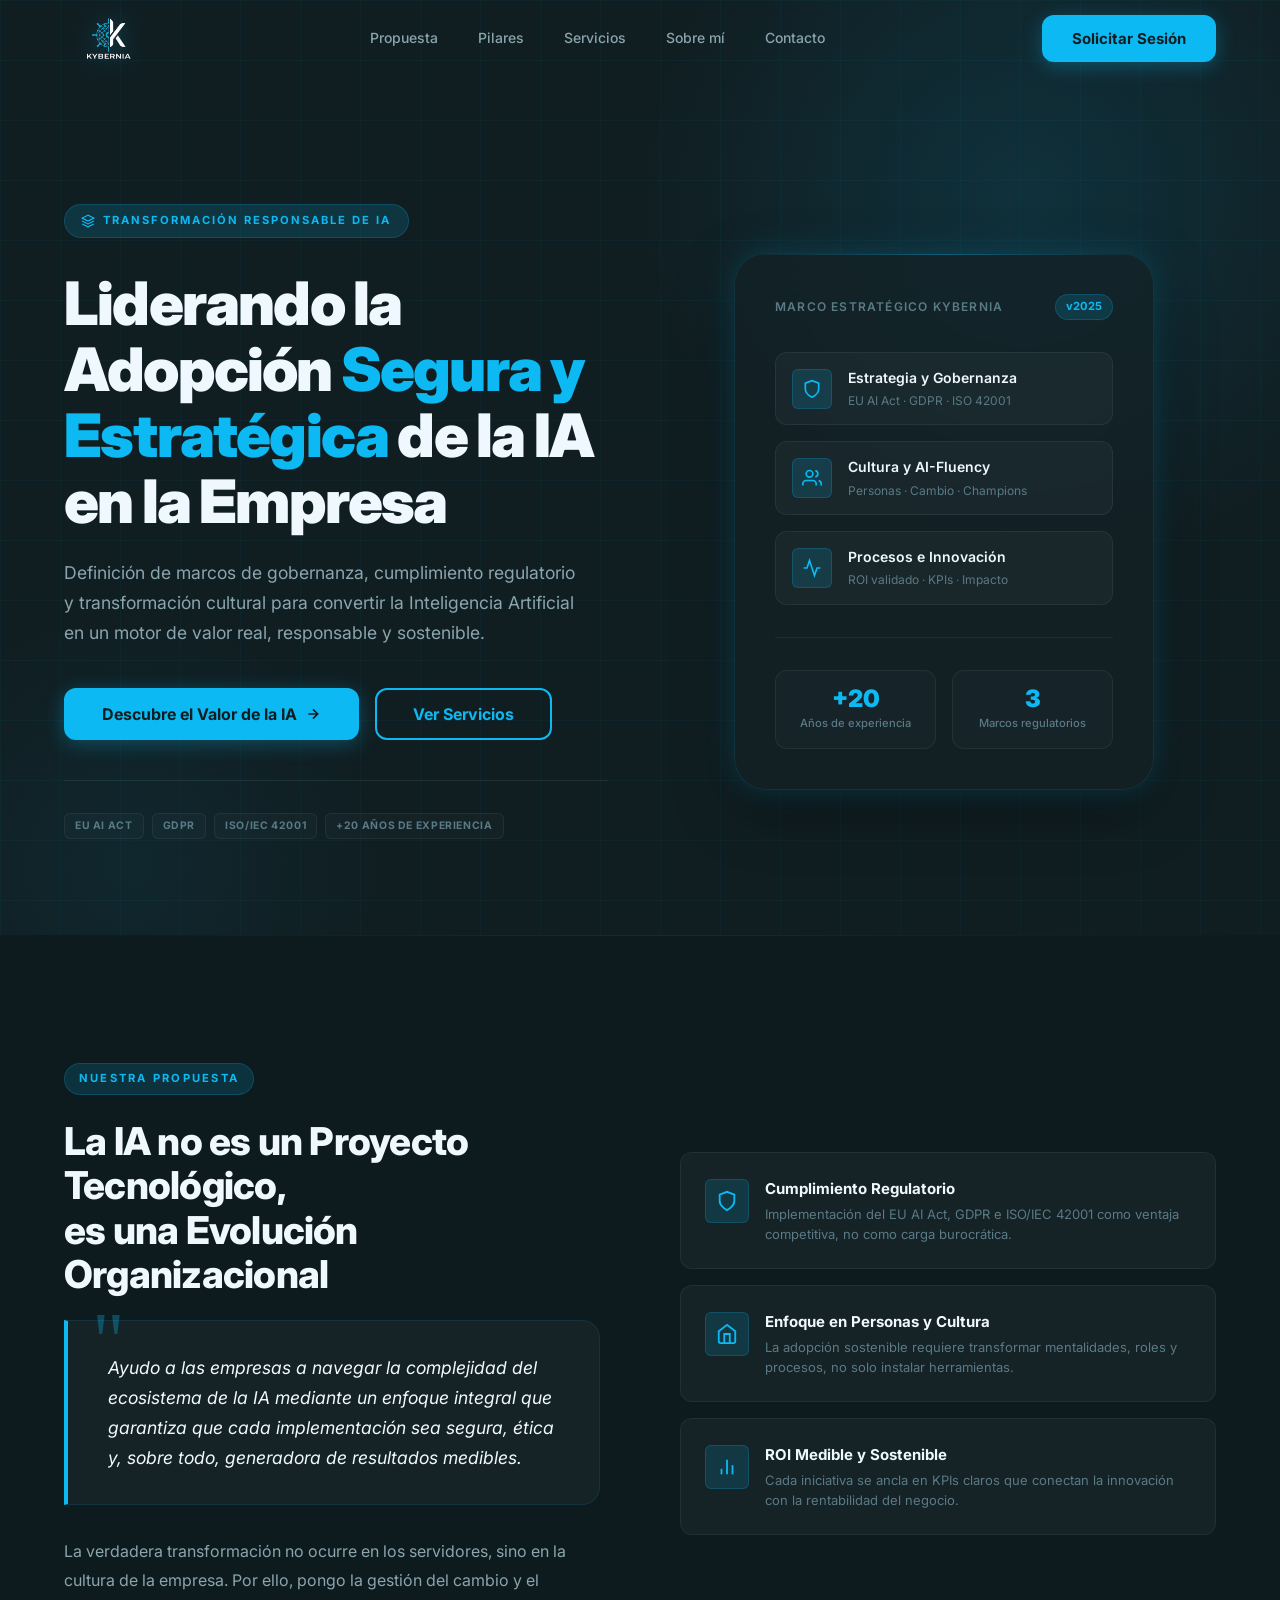
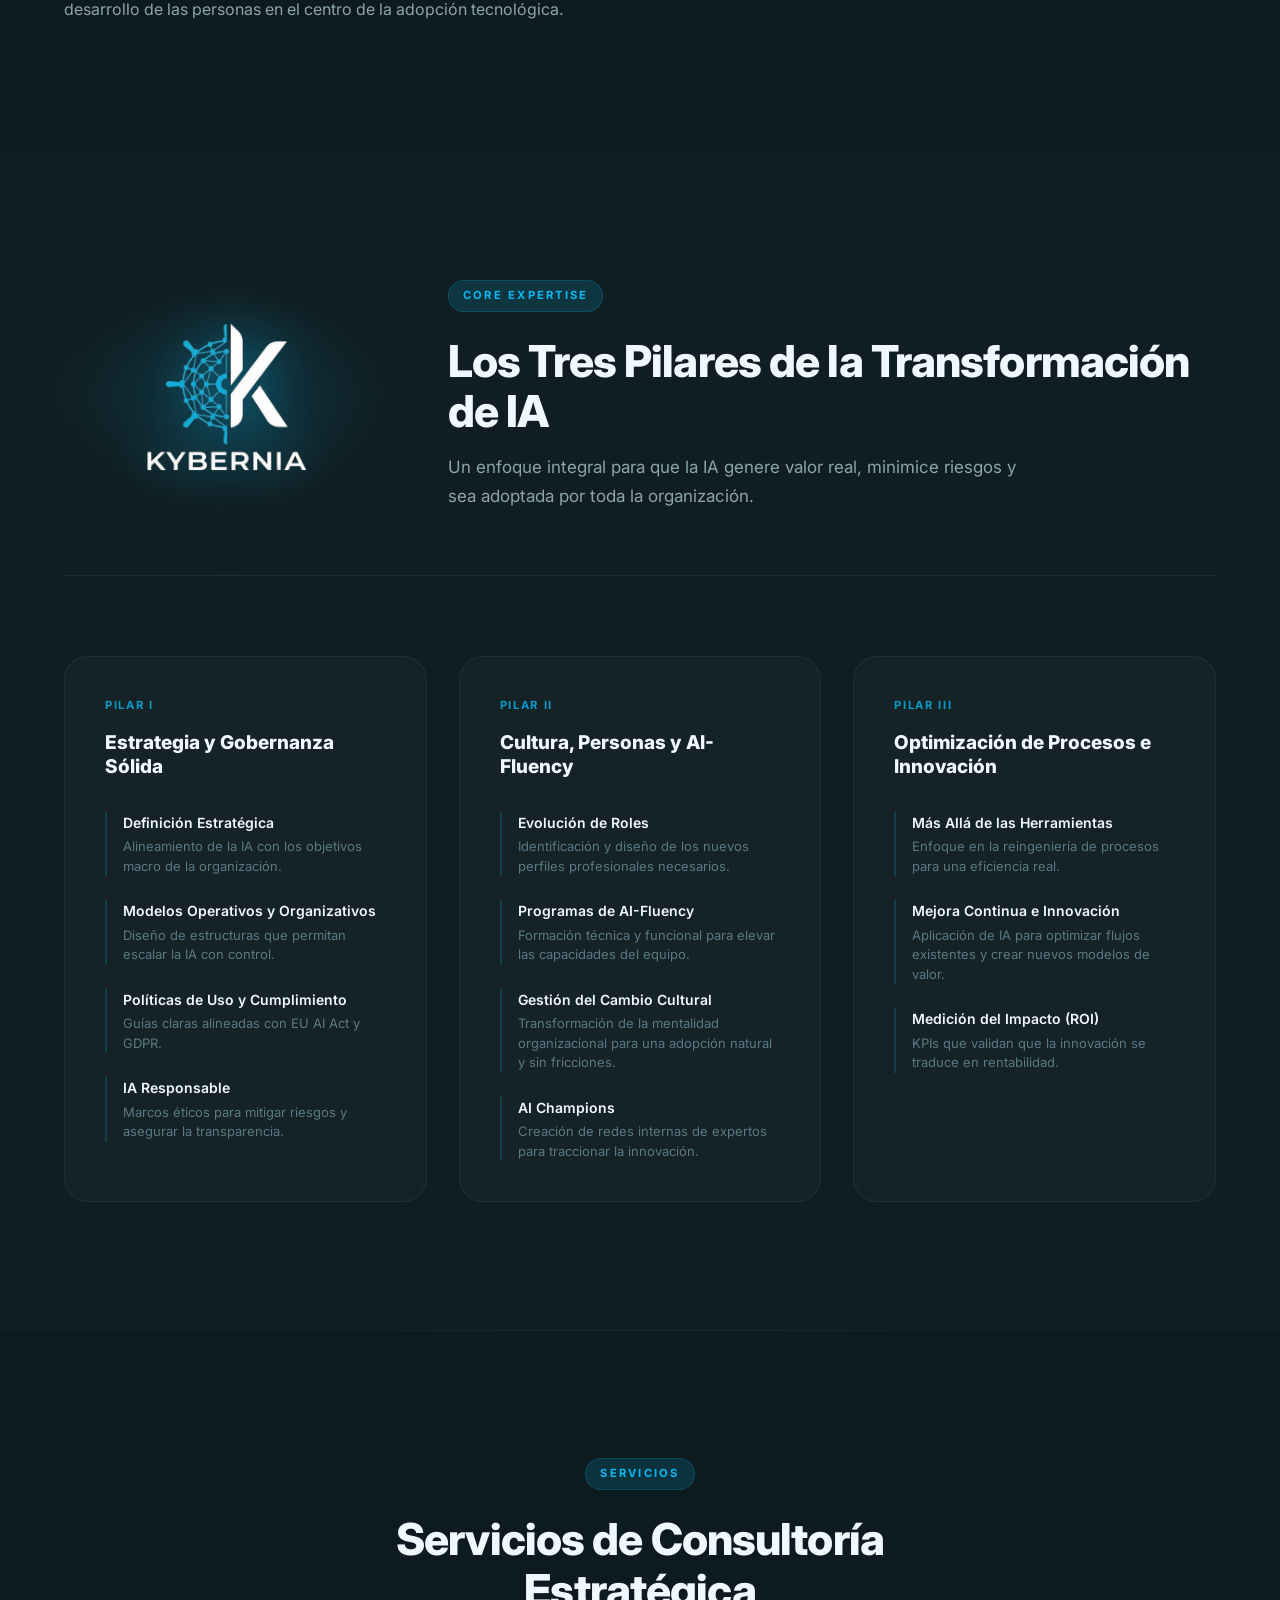
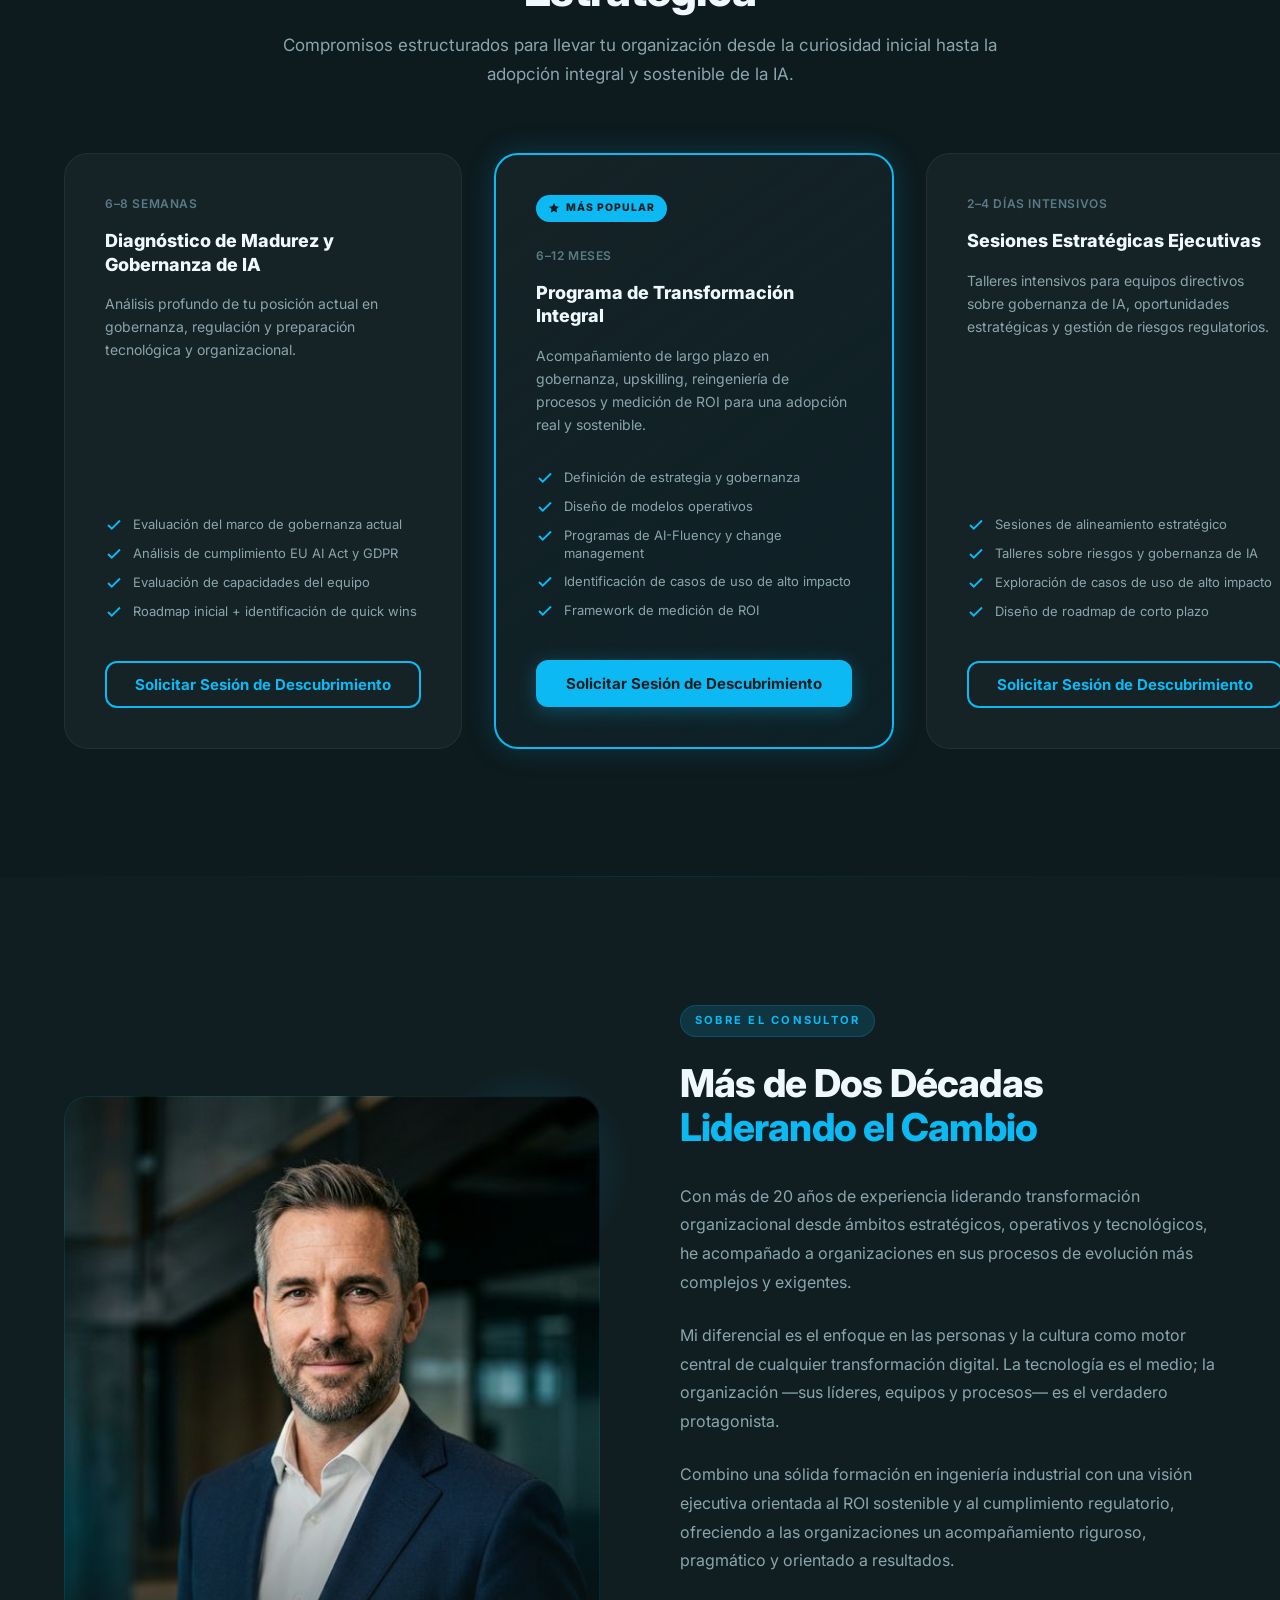
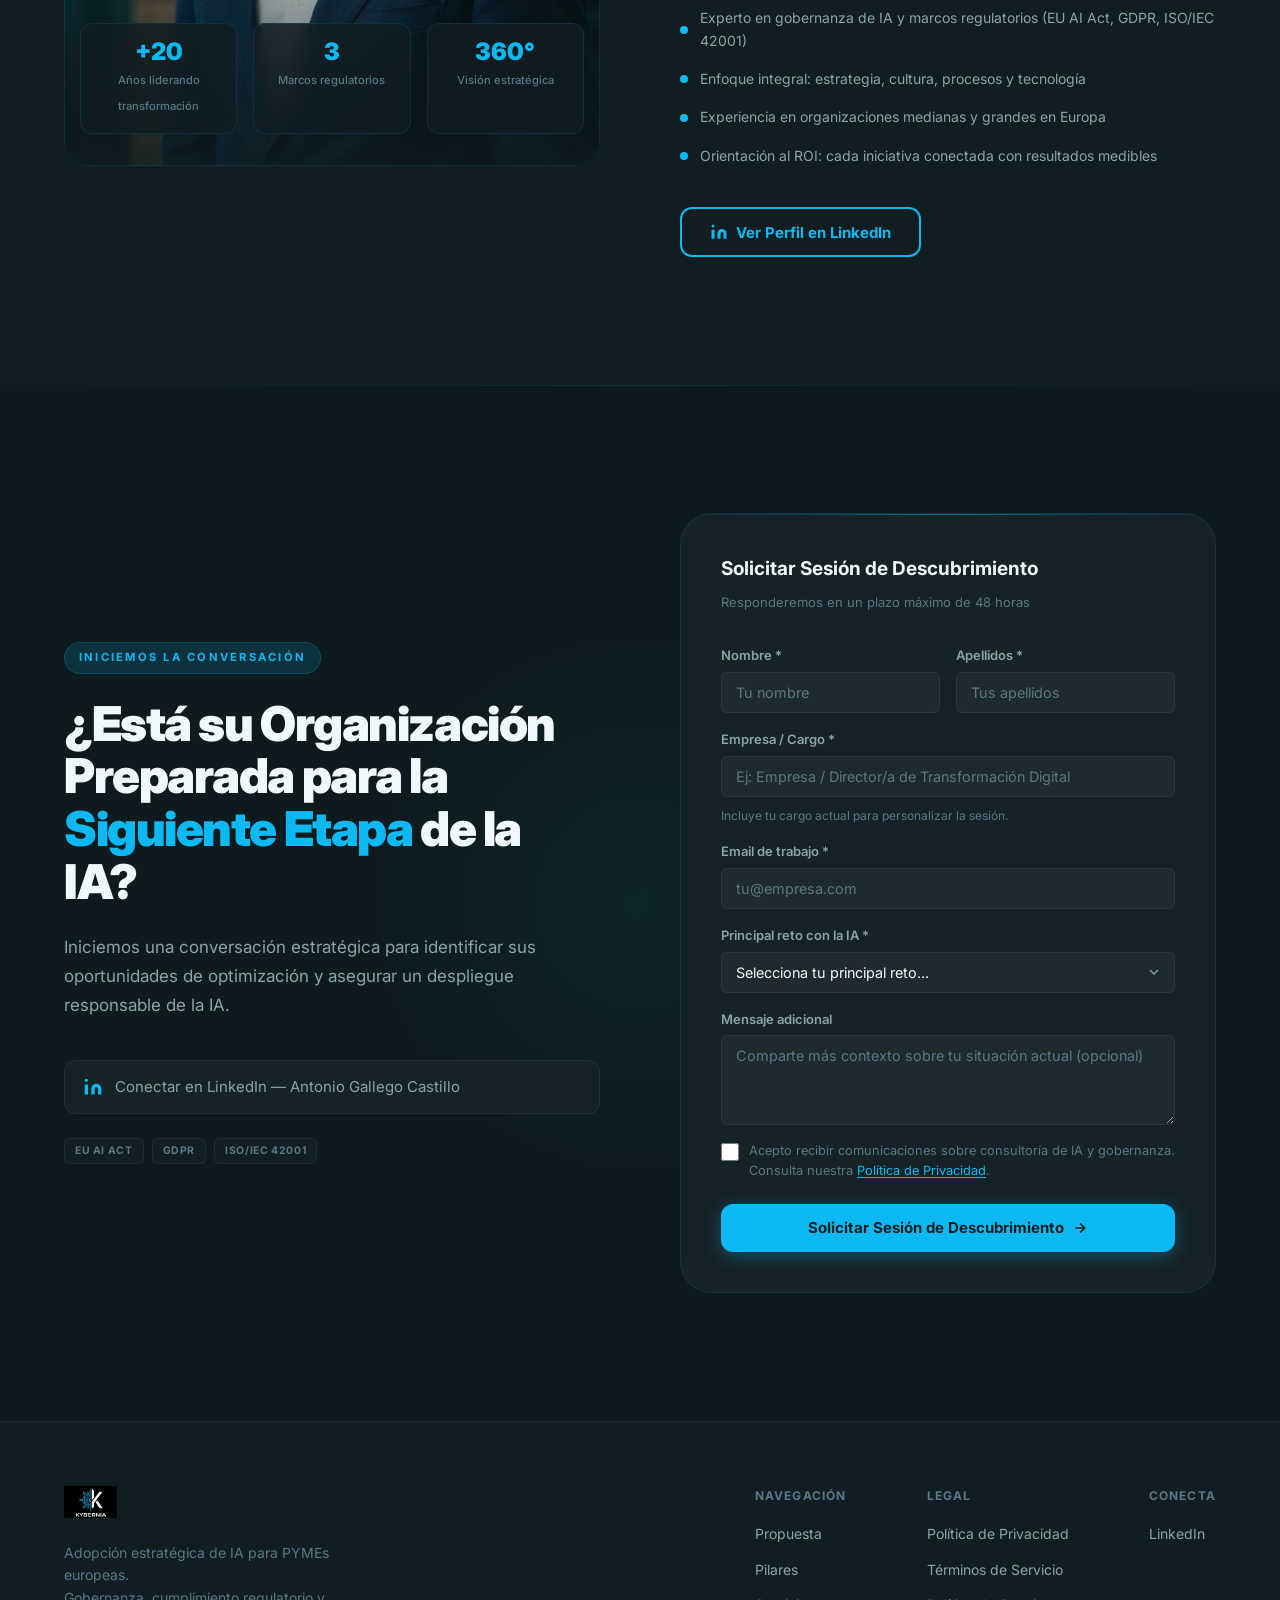
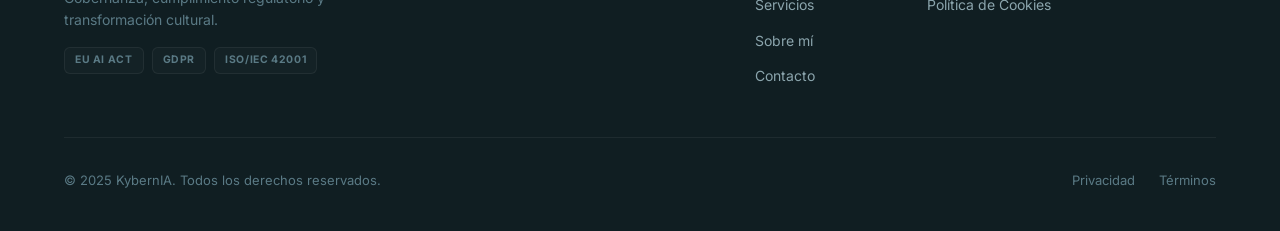
==== commit 050d051f: "feat: Update logo — transparent version in header + large logo in Pilares section - Header: switch t" ====
--- a/docs/index.html
+++ b/docs/index.html
@@ -79,7 +79,7 @@
 
       <!-- Logo -->
       <a href="#" class="nav-logo" aria-label="KybernIA – Inicio">
-        <img src="assets/logo-dark.png" alt="KYBERNIA" height="36" />
+        <img src="assets/logo-transparente-blanco.png" alt="KYBERNIA" height="48" class="nav-logo-img" />
       </a>
 
       <!-- Desktop links -->
@@ -333,10 +333,22 @@
     <section id="pilares" aria-labelledby="pilares-heading">
       <div class="container">
 
-        <div class="section-header reveal">
-          <div class="section-label">Core Expertise</div>
-          <h2 id="pilares-heading">Los Tres Pilares de la Transformación de IA</h2>
-          <p>Un enfoque integral para que la IA genere valor real, minimice riesgos y sea adoptada por toda la organización.</p>
+        <!-- Logo + Heading intro -->
+        <div class="pilares-intro reveal">
+          <!-- Logo grande a la izquierda -->
+          <div class="pilares-intro-logo" aria-hidden="true">
+            <img
+              src="assets/logo-transparente-blanco.png"
+              alt="KYBERNIA"
+              class="pilares-logo-img"
+            />
+          </div>
+          <!-- Texto a la derecha -->
+          <div class="pilares-intro-text">
+            <div class="section-label">Core Expertise</div>
+            <h2 id="pilares-heading">Los Tres Pilares de la Transformación de IA</h2>
+            <p>Un enfoque integral para que la IA genere valor real, minimice riesgos y sea adoptada por toda la organización.</p>
+          </div>
         </div>
 
         <div class="pilares-grid">
--- a/docs/css/styles.css
+++ b/docs/css/styles.css
@@ -274,8 +274,19 @@
 }
 
 .nav-logo img {
-  height: 36px;
+  height: 48px;
   width: auto;
+}
+
+.nav-logo-img {
+  height: 48px;
+  width: auto;
+  filter: drop-shadow(0 0 12px rgba(13, 185, 242, 0.35));
+  transition: filter var(--transition-base);
+}
+
+.nav-logo:hover .nav-logo-img {
+  filter: drop-shadow(0 0 20px rgba(13, 185, 242, 0.6));
 }
 
 .nav-brand-text {
@@ -847,6 +858,74 @@
   font-size: 1.0625rem;
   line-height: 1.7;
   color: var(--color-text-secondary);
+}
+
+/* ── Pilares Intro: Logo + Heading side by side ── */
+.pilares-intro {
+  display: grid;
+  grid-template-columns: auto 1fr;
+  gap: var(--space-8);
+  align-items: center;
+  margin-bottom: var(--space-10);
+  padding-bottom: var(--space-8);
+  border-bottom: 1px solid var(--color-border-soft);
+}
+
+.pilares-intro-logo {
+  display: flex;
+  align-items: center;
+  justify-content: center;
+  position: relative;
+}
+
+.pilares-intro-logo::after {
+  content: '';
+  position: absolute;
+  inset: -20px;
+  background: radial-gradient(ellipse at center, rgba(13, 185, 242, 0.12) 0%, transparent 70%);
+  border-radius: 50%;
+  pointer-events: none;
+  z-index: 0;
+}
+
+.pilares-logo-img {
+  width: 320px;
+  height: auto;
+  max-height: 360px;
+  object-fit: contain;
+  filter:
+    drop-shadow(0 0 24px rgba(13, 185, 242, 0.4))
+    drop-shadow(0 0 60px rgba(13, 185, 242, 0.15));
+  position: relative;
+  z-index: 1;
+  animation: logoGlow 4s ease-in-out infinite;
+}
+
+@keyframes logoGlow {
+  0%, 100% { filter: drop-shadow(0 0 24px rgba(13, 185, 242, 0.4)) drop-shadow(0 0 60px rgba(13, 185, 242, 0.15)); }
+  50%       { filter: drop-shadow(0 0 36px rgba(13, 185, 242, 0.65)) drop-shadow(0 0 80px rgba(13, 185, 242, 0.25)); }
+}
+
+.pilares-intro-text {
+  display: flex;
+  flex-direction: column;
+  align-items: flex-start;
+}
+
+.pilares-intro-text h2 {
+  font-size: clamp(1.875rem, 3.5vw, 2.75rem);
+  font-weight: 800;
+  letter-spacing: -0.02em;
+  line-height: 1.15;
+  color: var(--color-text-primary);
+  margin-bottom: var(--space-2);
+}
+
+.pilares-intro-text p {
+  font-size: 1.0625rem;
+  line-height: 1.7;
+  color: var(--color-text-secondary);
+  max-width: 580px;
 }
 
 .pilares-grid {
@@ -1739,6 +1818,15 @@
     gap: var(--space-3);
   }
 
+  .pilares-intro {
+    grid-template-columns: auto 1fr;
+    gap: var(--space-5);
+  }
+
+  .pilares-logo-img {
+    width: 220px;
+  }
+
   .services-grid {
     grid-template-columns: 1fr;
     max-width: 480px;
@@ -1813,6 +1901,24 @@
     grid-template-columns: 1fr;
   }
 
+  .pilares-intro {
+    grid-template-columns: 1fr;
+    text-align: center;
+    gap: var(--space-4);
+  }
+
+  .pilares-intro-logo {
+    justify-content: center;
+  }
+
+  .pilares-logo-img {
+    width: 200px;
+  }
+
+  .pilares-intro-text {
+    align-items: center;
+  }
+
   .form-row {
     grid-template-columns: 1fr;
   }
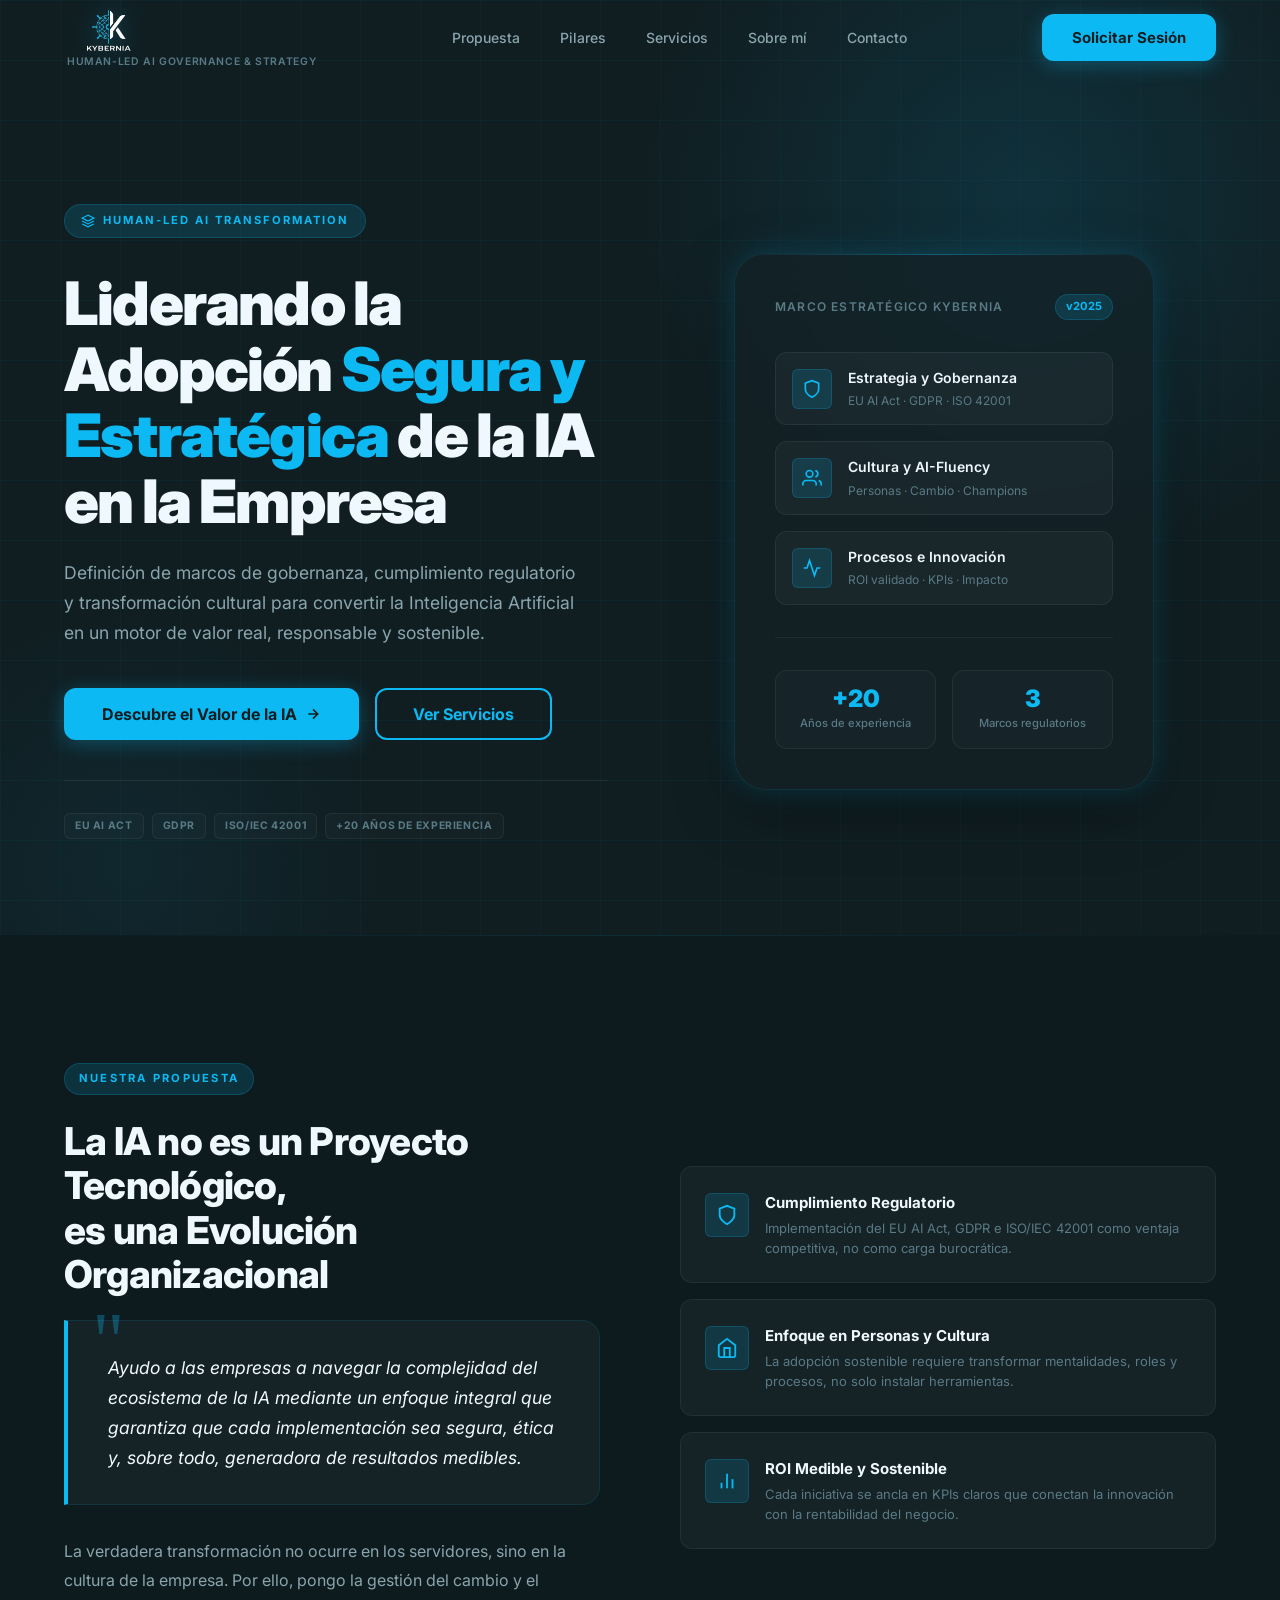
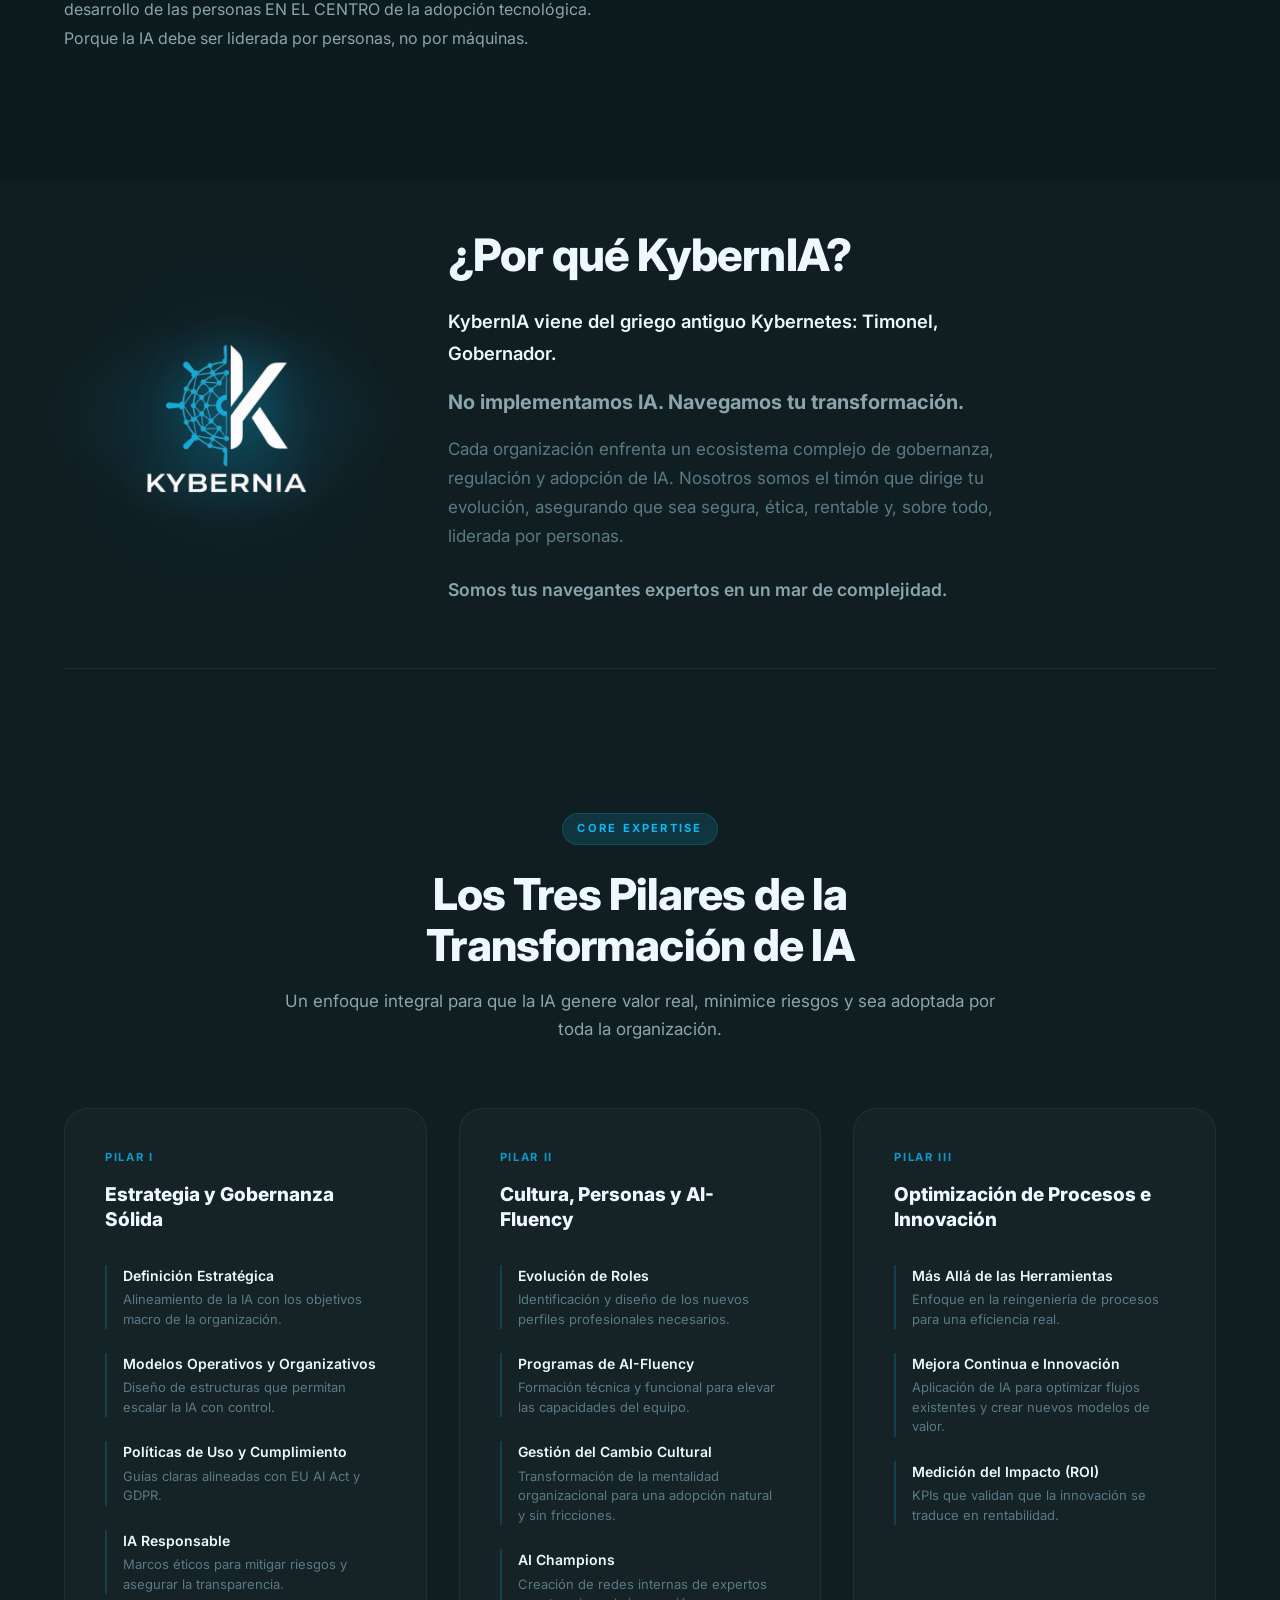
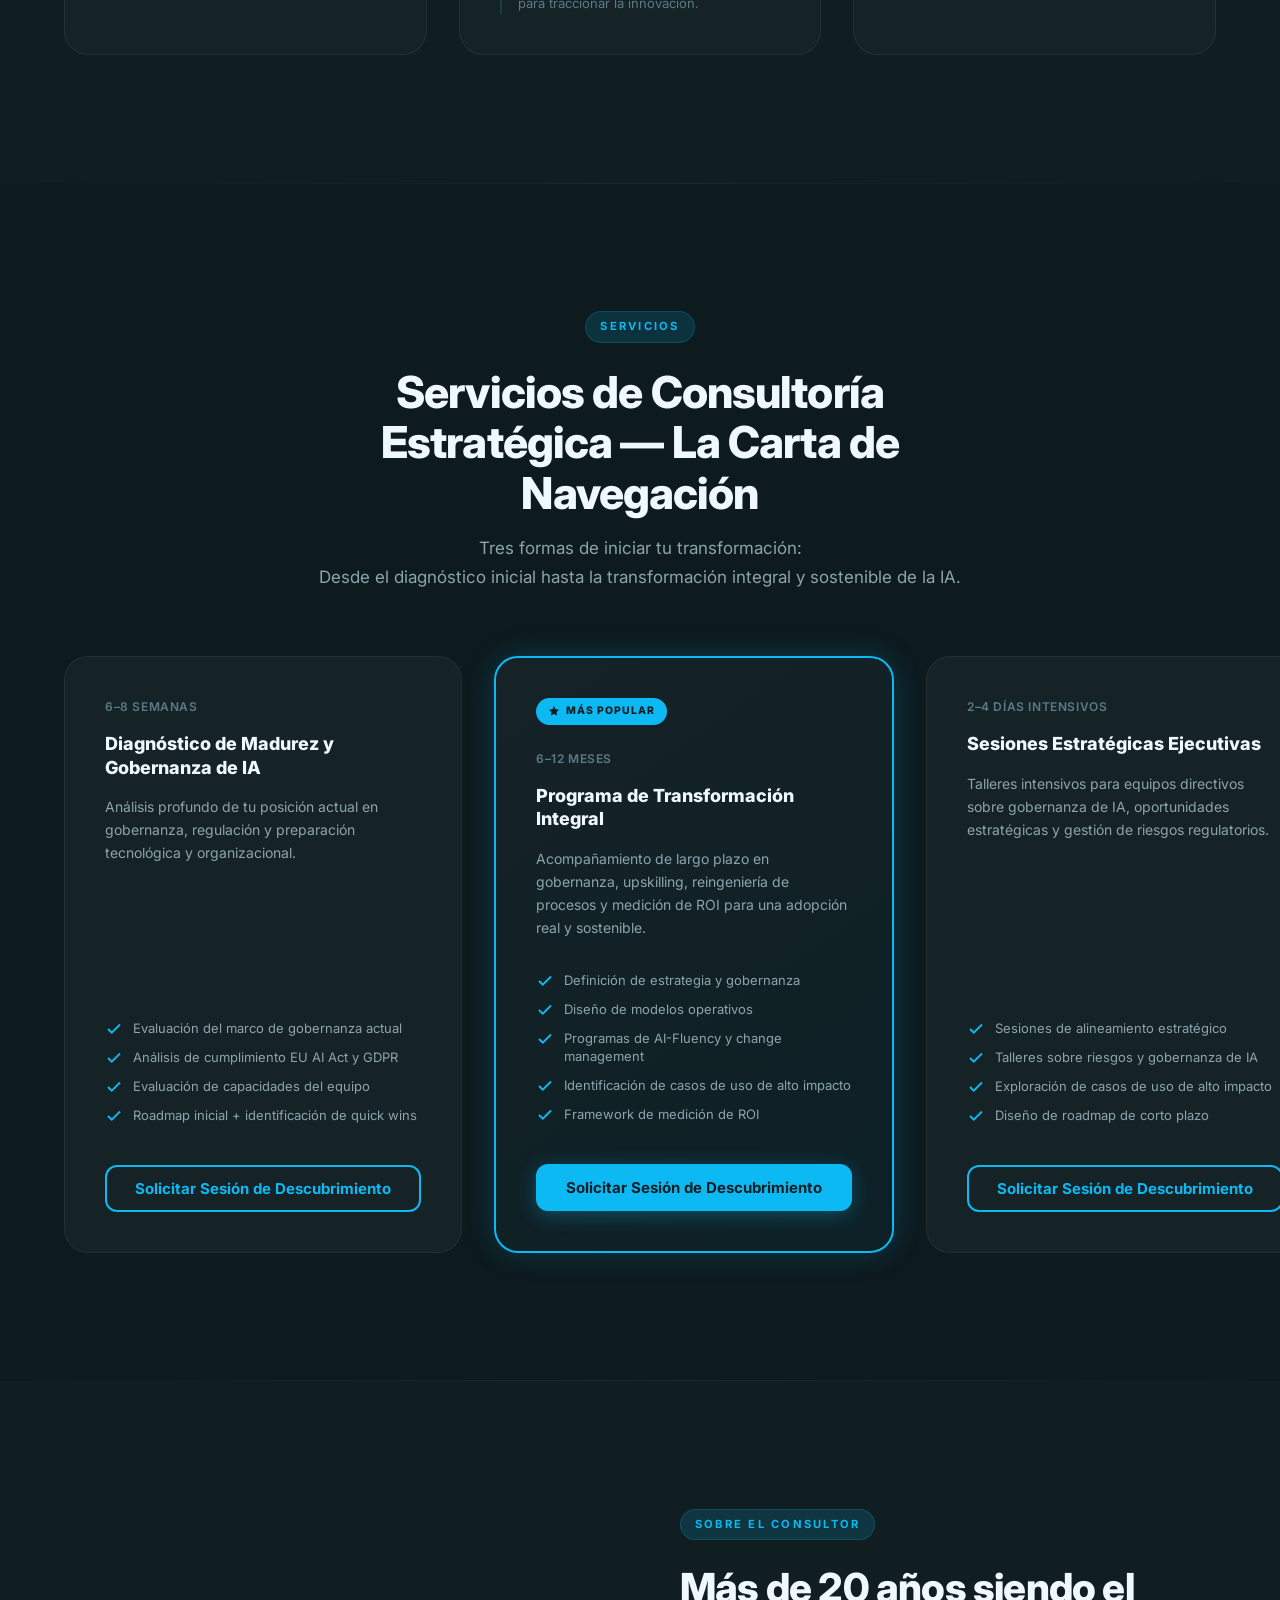
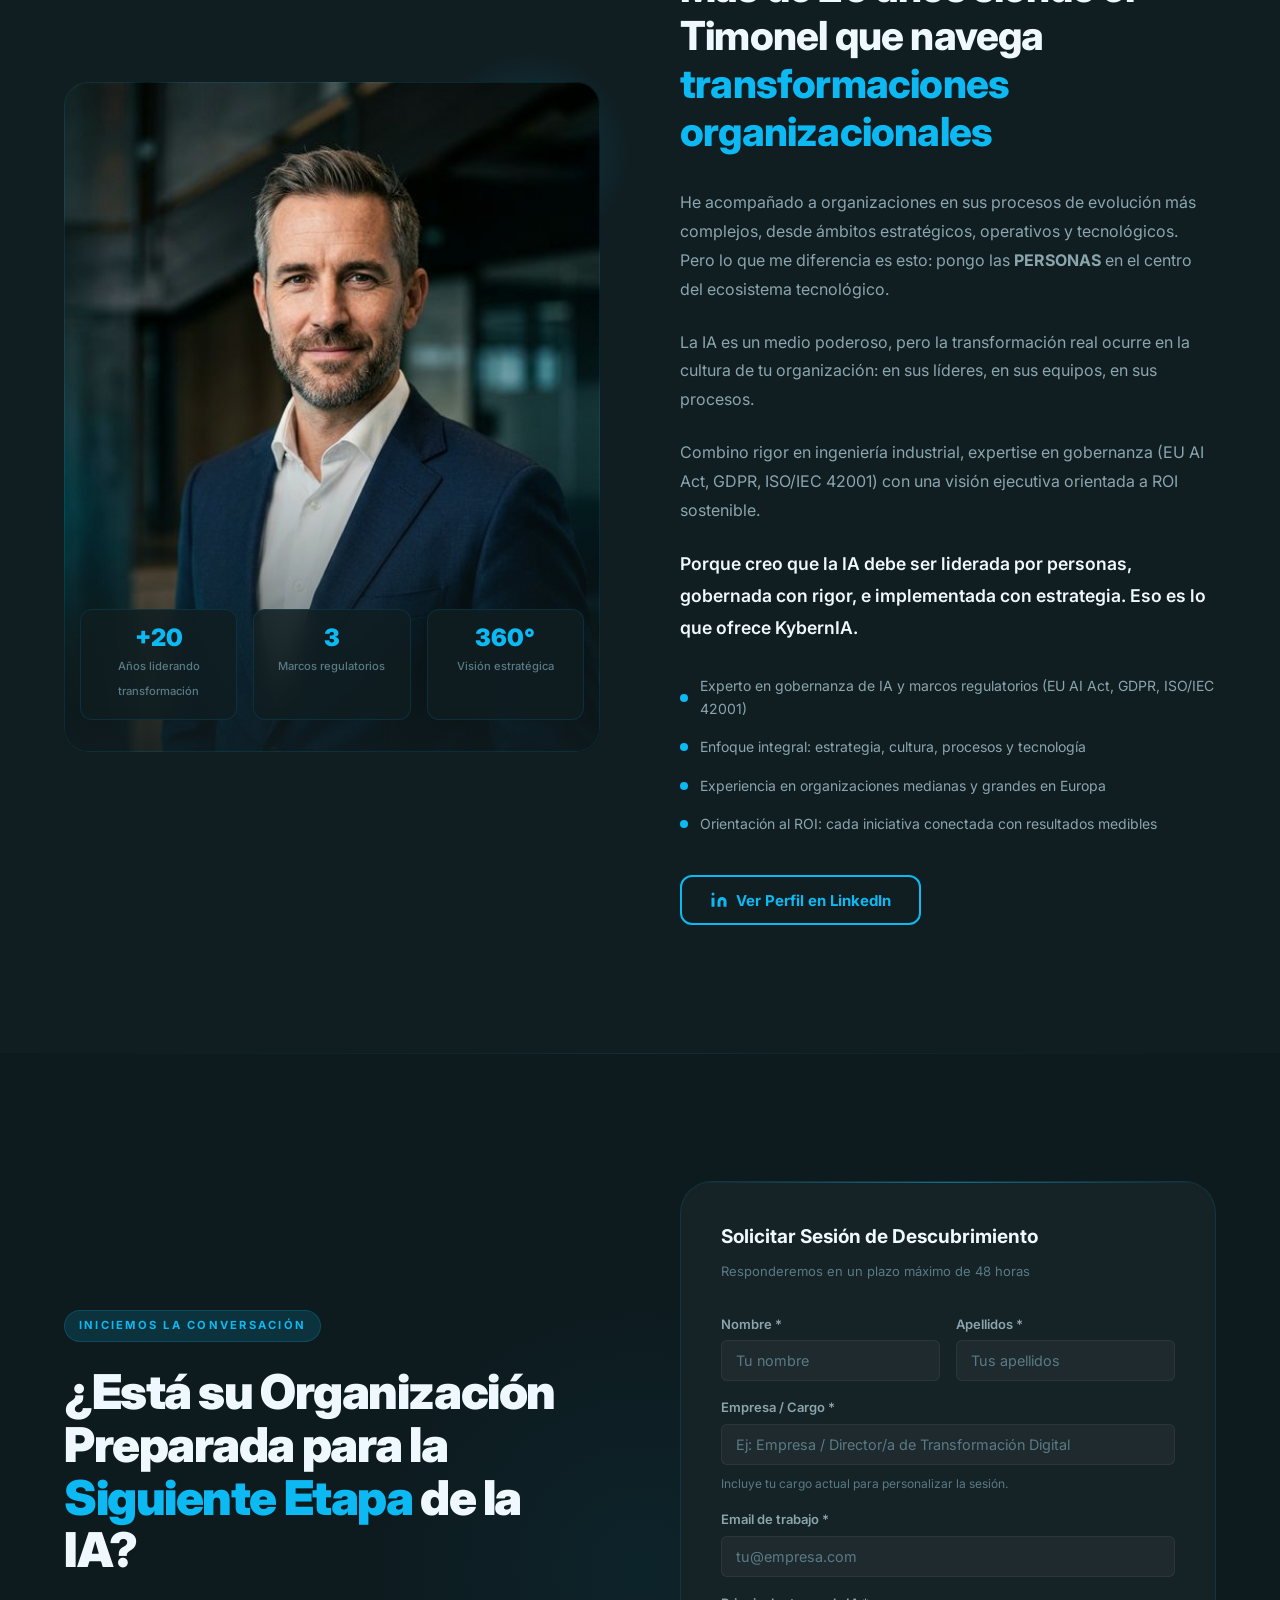
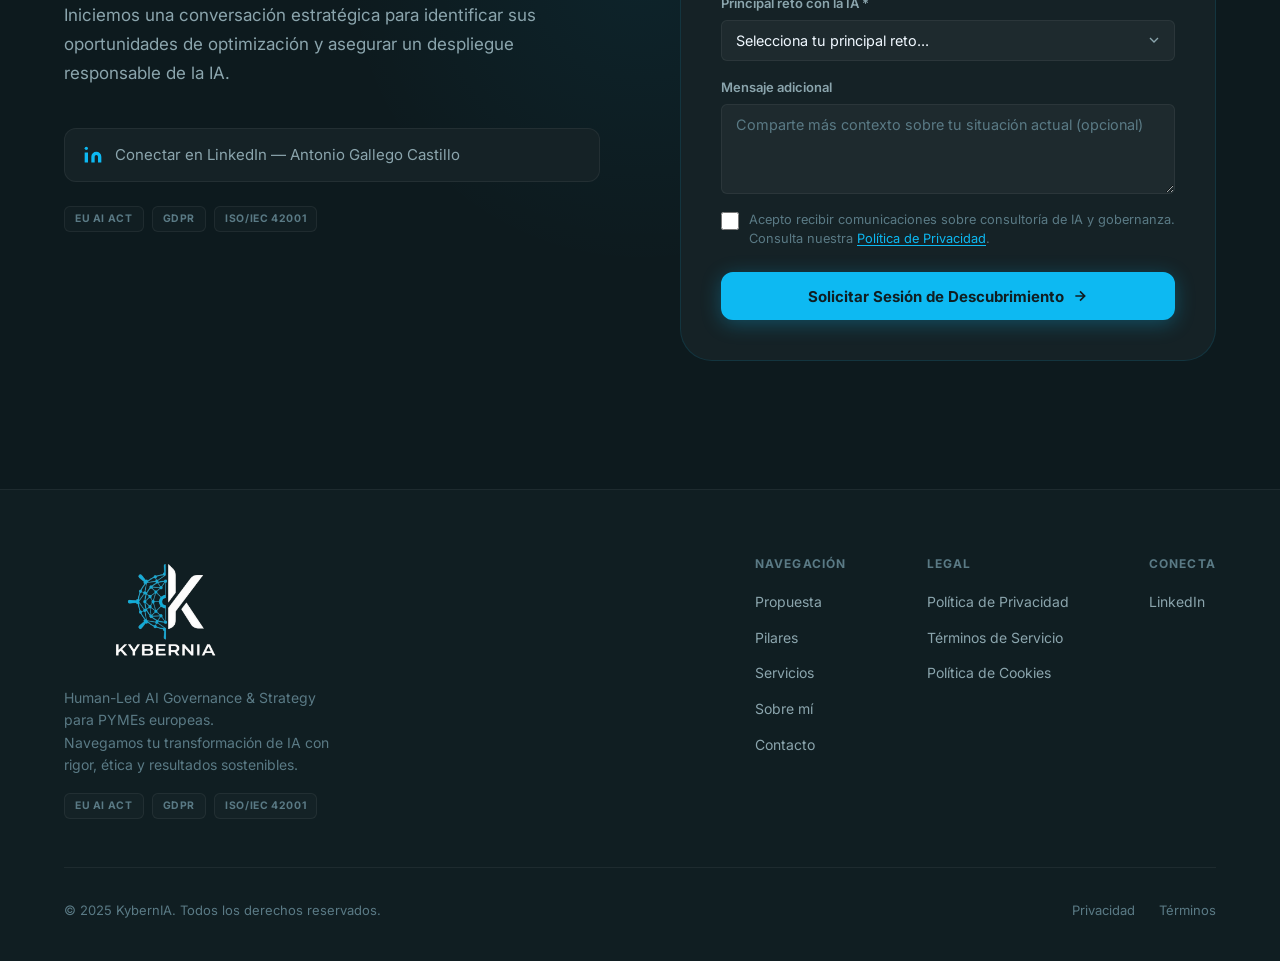
==== commit 60b95132: "feat: reestructura visual e integración de mensaje Human-Led en hero, value prop, y nuevo footer" ====
--- a/docs/index.html
+++ b/docs/index.html
@@ -9,7 +9,7 @@
   <!-- ── SEO ── -->
   <title>Gobernanza de IA y Transformación Estratégica | KybernIA</title>
   <meta name="description"
-    content="Consultoría experta en gobernanza de IA, adopción estratégica y transformación cultural para PYMEs europeas. Cumplimiento EU AI Act, GDPR e ISO/IEC 42001. Antonio Gallego Castillo." />
+    content="Human-Led AI Governance & Strategy para PYMEs europeas. Navegamos tu transformación de IA con rigor, ética y resultados sostenibles." />
   <meta name="keywords"
     content="gobernanza IA, adopción IA, EU AI Act, GDPR, ISO 42001, transformación digital, cambio cultural, AI strategy, consultoría IA, PYMES europeas" />
   <link rel="canonical" href="https://kybernia.com/" />
@@ -78,8 +78,9 @@
     <nav class="nav-inner" aria-label="Navegación principal">
 
       <!-- Logo -->
-      <a href="#" class="nav-logo" aria-label="KybernIA – Inicio">
-        <img src="assets/logo-transparente-blanco.png" alt="KYBERNIA" height="48" class="nav-logo-img" />
+      <a href="#" class="nav-logo" aria-label="KybernIA – Inicio" style="display:flex; flex-direction:column; align-items:flex-start; gap:0;">
+        <img src="assets/logo-transparente-blanco.png" alt="KYBERNIA" height="48" class="nav-logo-img" style="margin-bottom:0;" />
+        <span style="font-size:0.65rem; color:var(--color-text-muted); letter-spacing:0.06em; font-weight:600; text-transform:uppercase; margin-left:3px;">Human-Led AI Governance & Strategy</span>
       </a>
 
       <!-- Desktop links -->
@@ -145,7 +146,7 @@
             <svg viewBox="0 0 24 24" fill="none" stroke="currentColor" stroke-width="2" aria-hidden="true">
               <path d="M12 2L2 7l10 5 10-5-10-5zM2 17l10 5 10-5M2 12l10 5 10-5"/>
             </svg>
-            Transformación Responsable de IA
+            Human-Led AI Transformation
           </div>
 
           <h1 id="hero-heading" class="hero-h1">
@@ -155,7 +156,7 @@
           </h1>
 
           <p class="hero-desc">
-            Definición de marcos de gobernanza, cumplimiento regulatorio y transformación cultural
+            Definición de marcos de gobernanza, cumplimiento regulatorio y transformación cultural 
             para convertir la Inteligencia Artificial en un motor de valor real, responsable y sostenible.
           </p>
 
@@ -273,7 +274,8 @@
             <p class="value-prop-body">
               La verdadera transformación no ocurre en los servidores, sino en la cultura
               de la empresa. Por ello, pongo la gestión del cambio y el desarrollo de las
-              personas en el centro de la adopción tecnológica.
+              personas EN EL CENTRO de la adopción tecnológica. Porque la IA debe ser
+              liderada por personas, no por máquinas.
             </p>
           </div>
 
@@ -328,12 +330,10 @@
     </section>
 
     <!-- ══════════════════════════════════════════
-         CORE EXPERTISE — 3 PILARES
+         POR QUÉ KYBERNIA
     ══════════════════════════════════════════ -->
-    <section id="pilares" aria-labelledby="pilares-heading">
+    <section id="por-que" aria-labelledby="porque-heading" style="padding-top: var(--space-6);">
       <div class="container">
-
-        <!-- Logo + Heading intro -->
         <div class="pilares-intro reveal">
           <!-- Logo grande a la izquierda -->
           <div class="pilares-intro-logo" aria-hidden="true">
@@ -345,10 +345,36 @@
           </div>
           <!-- Texto a la derecha -->
           <div class="pilares-intro-text">
-            <div class="section-label">Core Expertise</div>
-            <h2 id="pilares-heading">Los Tres Pilares de la Transformación de IA</h2>
-            <p>Un enfoque integral para que la IA genere valor real, minimice riesgos y sea adoptada por toda la organización.</p>
-          </div>
+            <h2 id="porque-heading" style="margin-bottom: 1.5rem; font-size: clamp(2rem, 3.5vw, 3rem); line-height: 1.2;">¿Por qué KybernIA?</h2>
+            <p style="font-size: 1.15rem; color: var(--color-primary-light); font-weight: 600; margin-bottom: 1rem;">
+              KybernIA viene del griego antiguo Kybernetes: Timonel, Gobernador.
+            </p>
+            <p style="margin-bottom: 1rem; font-size: 1.25rem;">
+              <strong>No implementamos IA. Navegamos tu transformación.</strong>
+            </p>
+            <p style="margin-bottom: 1.5rem; color: var(--color-text-muted);">
+              Cada organización enfrenta un ecosistema complejo de gobernanza, regulación y adopción de IA. 
+              Nosotros somos el timón que dirige tu evolución, asegurando que sea segura, ética, rentable 
+              y, sobre todo, liderada por personas.
+            </p>
+            <p style="font-weight: 600; font-size: 1.1rem;">
+              Somos tus navegantes expertos en un mar de complejidad.
+            </p>
+          </div>
+        </div>
+      </div>
+    </section>
+
+    <!-- ══════════════════════════════════════════
+         CORE EXPERTISE — 3 PILARES
+    ══════════════════════════════════════════ -->
+    <section id="pilares" aria-labelledby="pilares-heading">
+      <div class="container">
+
+        <div class="section-header reveal">
+          <div class="section-label">Core Expertise</div>
+          <h2 id="pilares-heading">Los Tres Pilares de la Transformación de IA</h2>
+          <p>Un enfoque integral para que la IA genere valor real, minimice riesgos y sea adoptada por toda la organización.</p>
         </div>
 
         <div class="pilares-grid">
@@ -433,10 +459,10 @@
 
         <div class="section-header reveal">
           <div class="section-label">Servicios</div>
-          <h2 id="servicios-heading">Servicios de Consultoría Estratégica</h2>
+          <h2 id="servicios-heading">Servicios de Consultoría Estratégica — La Carta de Navegación</h2>
           <p>
-            Compromisos estructurados para llevar tu organización desde la curiosidad inicial
-            hasta la adopción integral y sostenible de la IA.
+            Tres formas de iniciar tu transformación:<br>
+            Desde el diagnóstico inicial hasta la transformación integral y sostenible de la IA.
           </p>
         </div>
 
@@ -609,27 +635,30 @@
           <!-- Content -->
           <div class="about-content reveal" style="animation-delay:150ms">
             <div class="section-label">Sobre el Consultor</div>
-            <h2 id="antonio-heading">
-              Más de Dos Décadas<br>
-              <em>Liderando el Cambio</em>
+            <h2 id="antonio-heading" style="font-size: clamp(2rem, 3.5vw, 2.5rem); line-height: 1.2;">
+              Más de 20 años siendo el Timonel que navega<br>
+              <em>transformaciones organizacionales</em>
             </h2>
 
             <p>
-              Con más de 20 años de experiencia liderando transformación organizacional
-              desde ámbitos estratégicos, operativos y tecnológicos, he acompañado a
-              organizaciones en sus procesos de evolución más complejos y exigentes.
+              He acompañado a organizaciones en sus procesos de evolución más complejos,
+              desde ámbitos estratégicos, operativos y tecnológicos. Pero lo que me diferencia
+              es esto: pongo las <strong>PERSONAS</strong> en el centro del ecosistema tecnológico.
             </p>
 
             <p>
-              Mi diferencial es el enfoque en las personas y la cultura como motor central
-              de cualquier transformación digital. La tecnología es el medio; la organización
-              —sus líderes, equipos y procesos— es el verdadero protagonista.
+              La IA es un medio poderoso, pero la transformación real ocurre en la cultura
+              de tu organización: en sus líderes, en sus equipos, en sus procesos.
             </p>
 
             <p>
-              Combino una sólida formación en ingeniería industrial con una visión ejecutiva
-              orientada al ROI sostenible y al cumplimiento regulatorio, ofreciendo a las
-              organizaciones un acompañamiento riguroso, pragmático y orientado a resultados.
+              Combino rigor en ingeniería industrial, expertise en gobernanza (EU AI Act,
+              GDPR, ISO/IEC 42001) con una visión ejecutiva orientada a ROI sostenible.
+            </p>
+
+            <p style="font-weight: 600; font-size: 1.1rem; color: var(--color-primary-light);">
+              Porque creo que la IA debe ser liderada por personas, gobernada con rigor,
+              e implementada con estrategia. Eso es lo que ofrece KybernIA.
             </p>
 
             <div class="about-differentiators" aria-label="Diferenciadores clave">
@@ -875,11 +904,11 @@
           <!-- Brand -->
           <div class="footer-brand">
             <div class="footer-logo">
-              <img src="assets/logo-dark.png" alt="KYBERNIA" height="32" />
+              <img src="assets/logo-transparente-blanco.png" alt="KYBERNIA" width="200" />
             </div>
             <p class="footer-tagline">
-              Adopción estratégica de IA para PYMEs europeas.<br>
-              Gobernanza, cumplimiento regulatorio y transformación cultural.
+              Human-Led AI Governance & Strategy para PYMEs europeas.<br>
+              Navegamos tu transformación de IA con rigor, ética y resultados sostenibles.
             </p>
             <div class="reg-badges" style="margin-top:1rem;">
               <span class="reg-badge">EU AI Act</span>
--- a/docs/css/styles.css
+++ b/docs/css/styles.css
@@ -835,7 +835,7 @@
    CORE EXPERTISE — 3 PILARES
    ============================================================ */
 #pilares {
-  padding: var(--space-16) 0;
+  padding: var(--space-8) 0 var(--space-16);
   position: relative;
 }
 
@@ -898,12 +898,12 @@
     drop-shadow(0 0 60px rgba(13, 185, 242, 0.15));
   position: relative;
   z-index: 1;
-  animation: logoGlow 4s ease-in-out infinite;
+  animation: logoGlow 3s ease-in-out infinite;
 }
 
 @keyframes logoGlow {
-  0%, 100% { filter: drop-shadow(0 0 24px rgba(13, 185, 242, 0.4)) drop-shadow(0 0 60px rgba(13, 185, 242, 0.15)); }
-  50%       { filter: drop-shadow(0 0 36px rgba(13, 185, 242, 0.65)) drop-shadow(0 0 80px rgba(13, 185, 242, 0.25)); }
+  0%, 100% { filter: drop-shadow(0 0 24px rgba(13, 185, 242, 0.3)) drop-shadow(0 0 60px rgba(13, 185, 242, 0.15)); }
+  50%       { filter: drop-shadow(0 0 45px rgba(13, 185, 242, 0.95)) drop-shadow(0 0 100px rgba(13, 185, 242, 0.5)); }
 }
 
 .pilares-intro-text {
@@ -1596,8 +1596,8 @@
 }
 
 .footer-logo img {
-  height: 32px;
-  width: auto;
+  width: 200px;
+  height: auto;
 }
 
 .footer-logo-text {
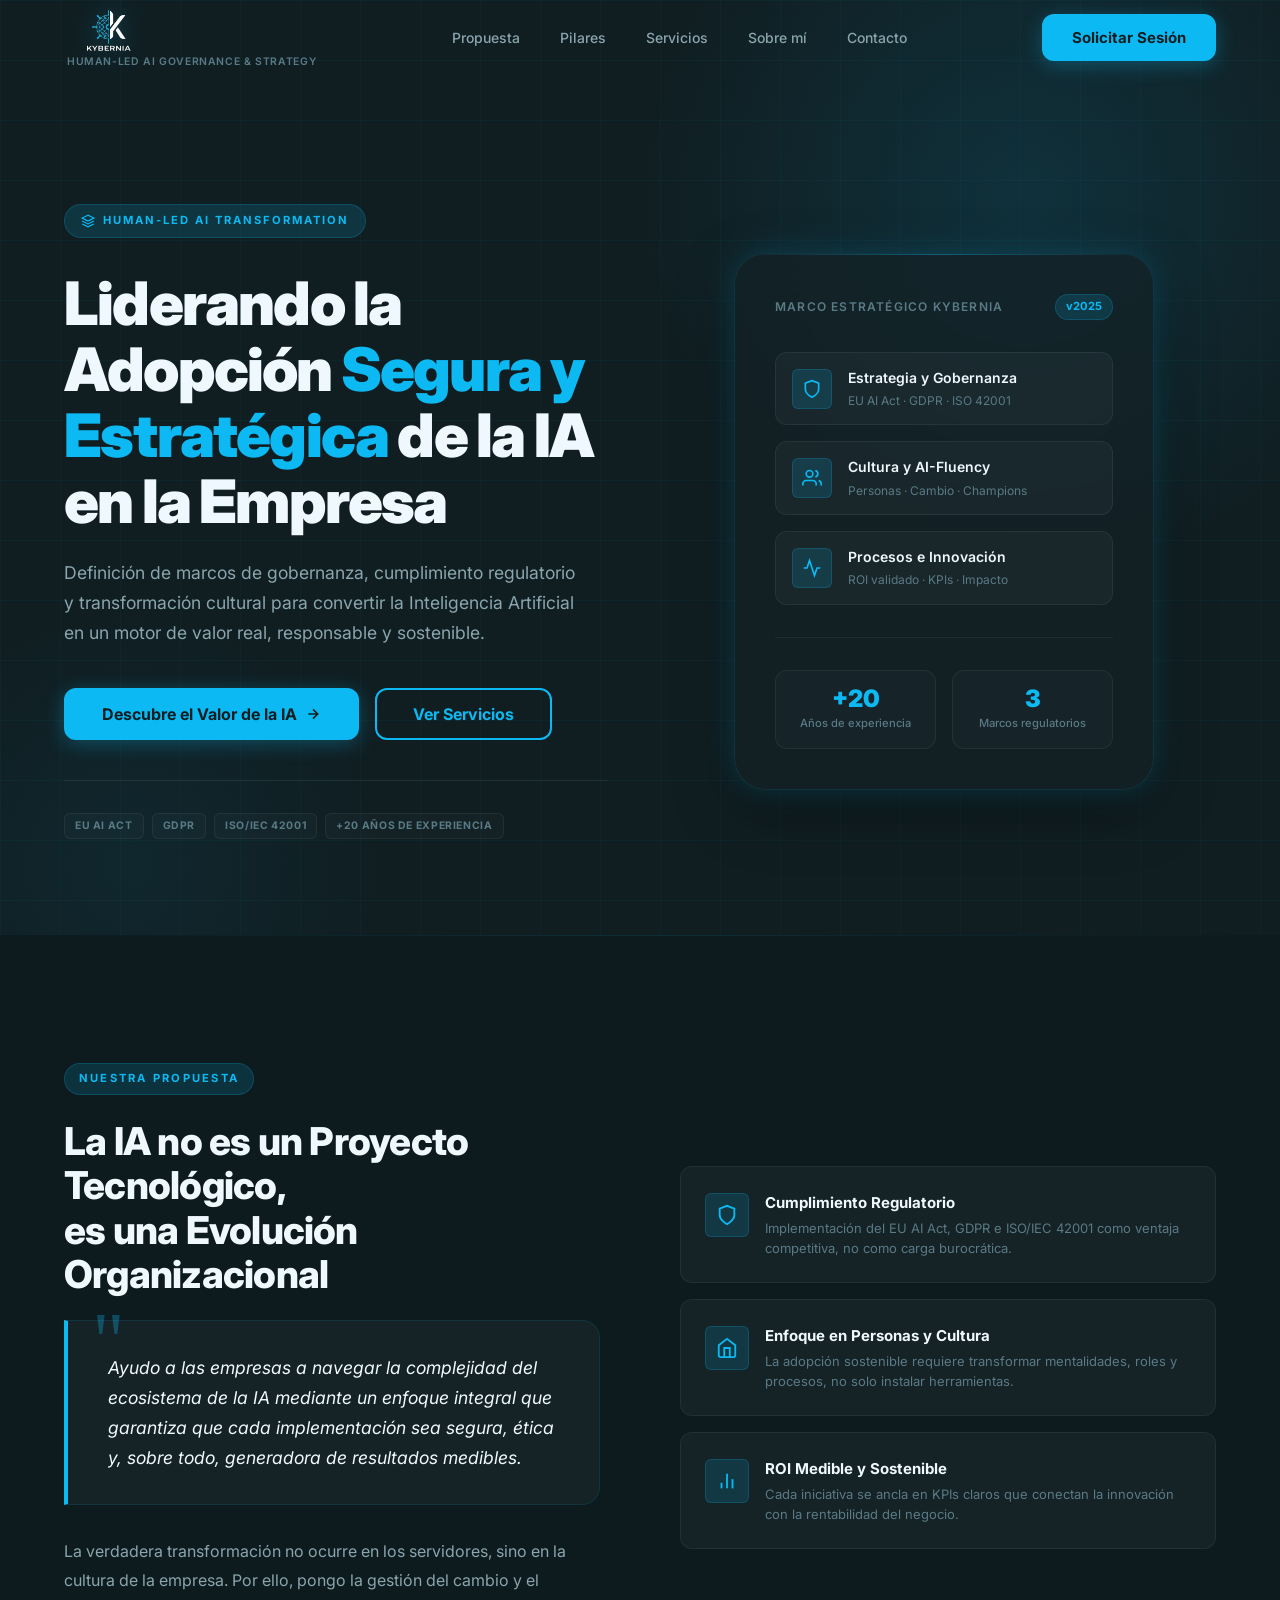
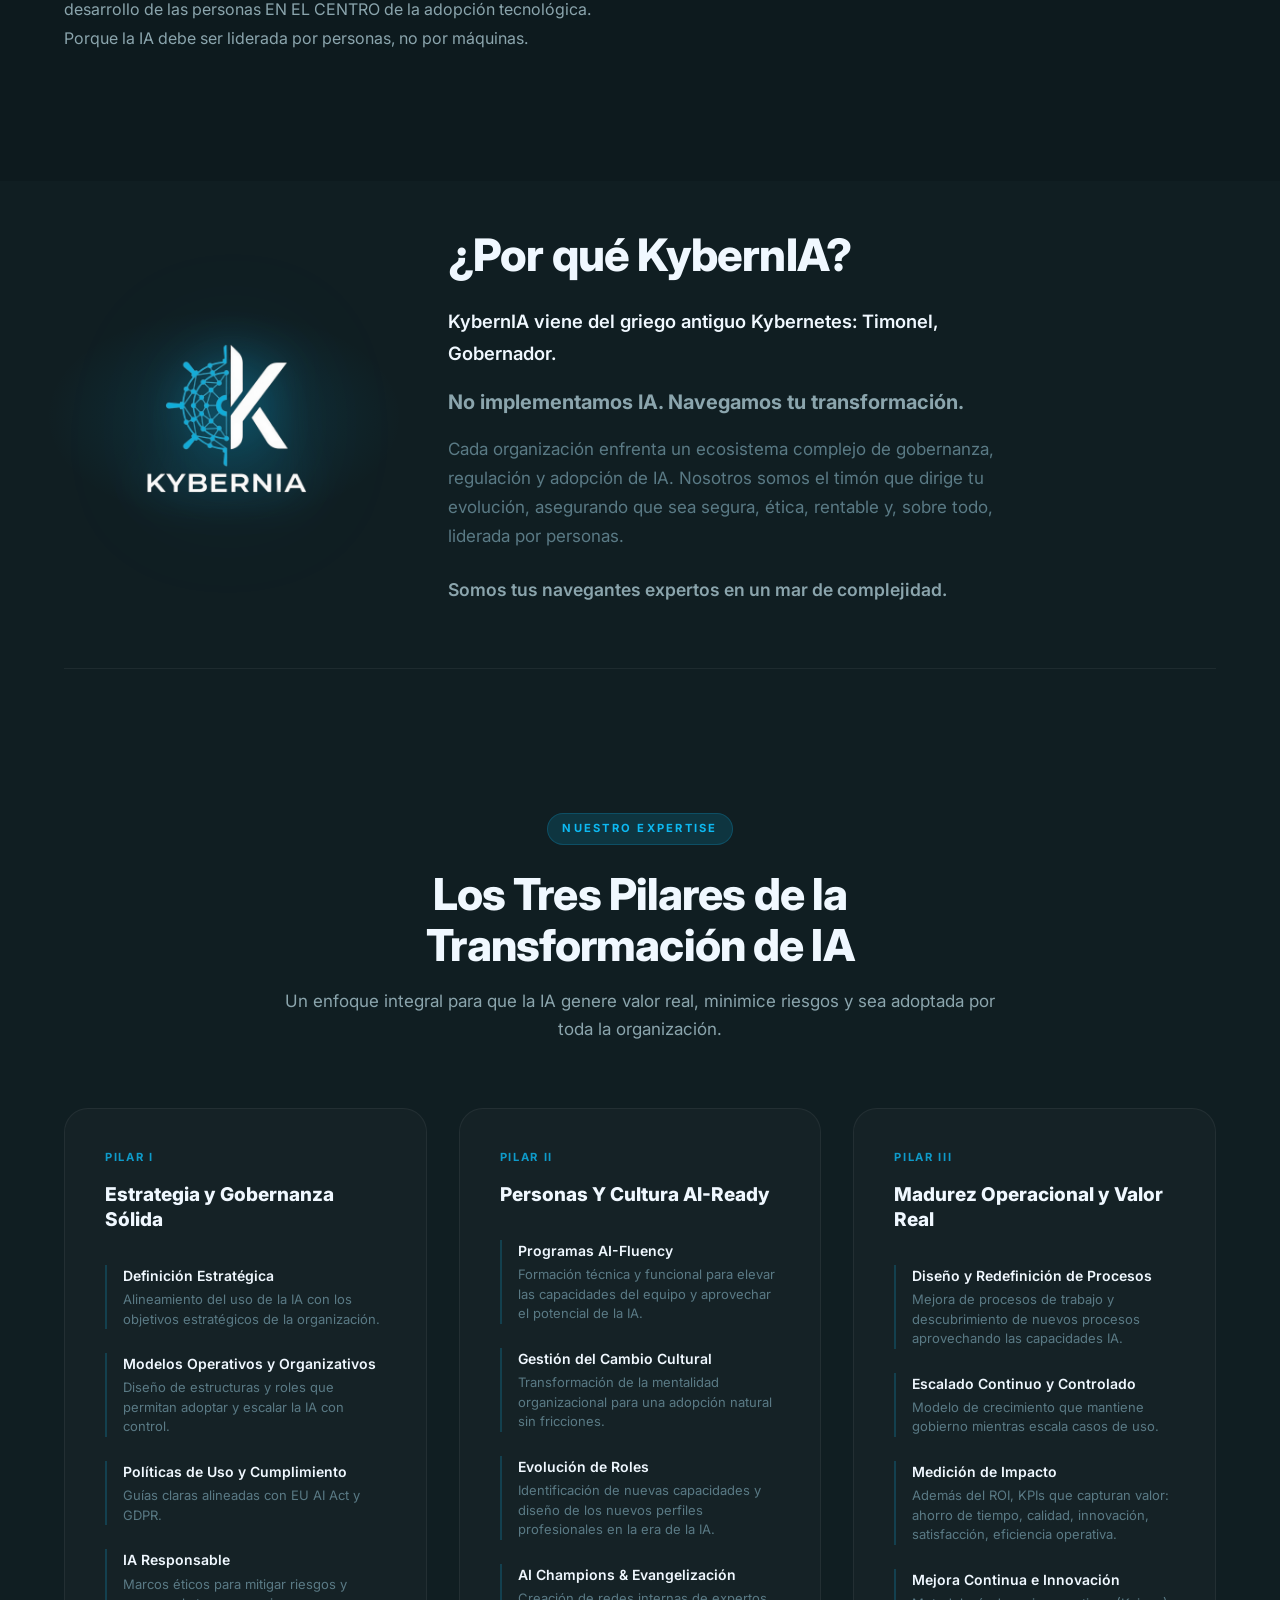
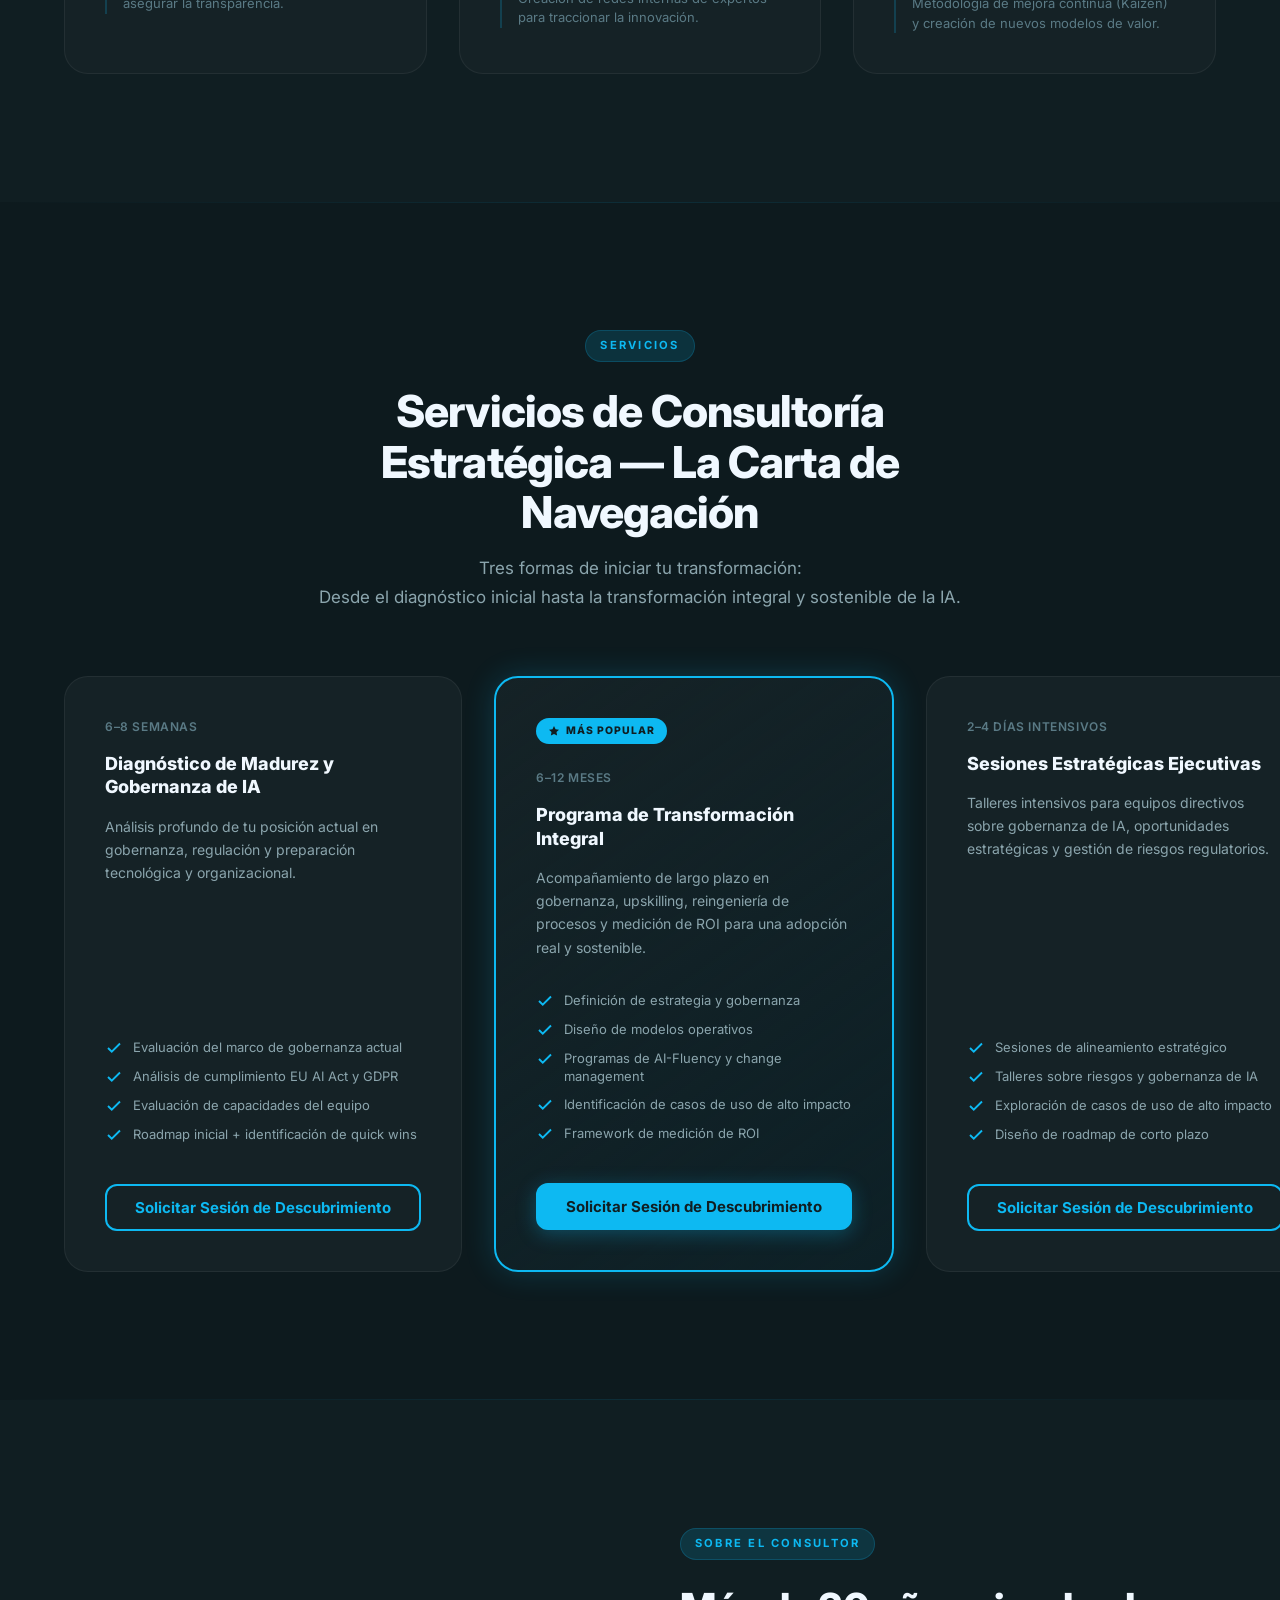
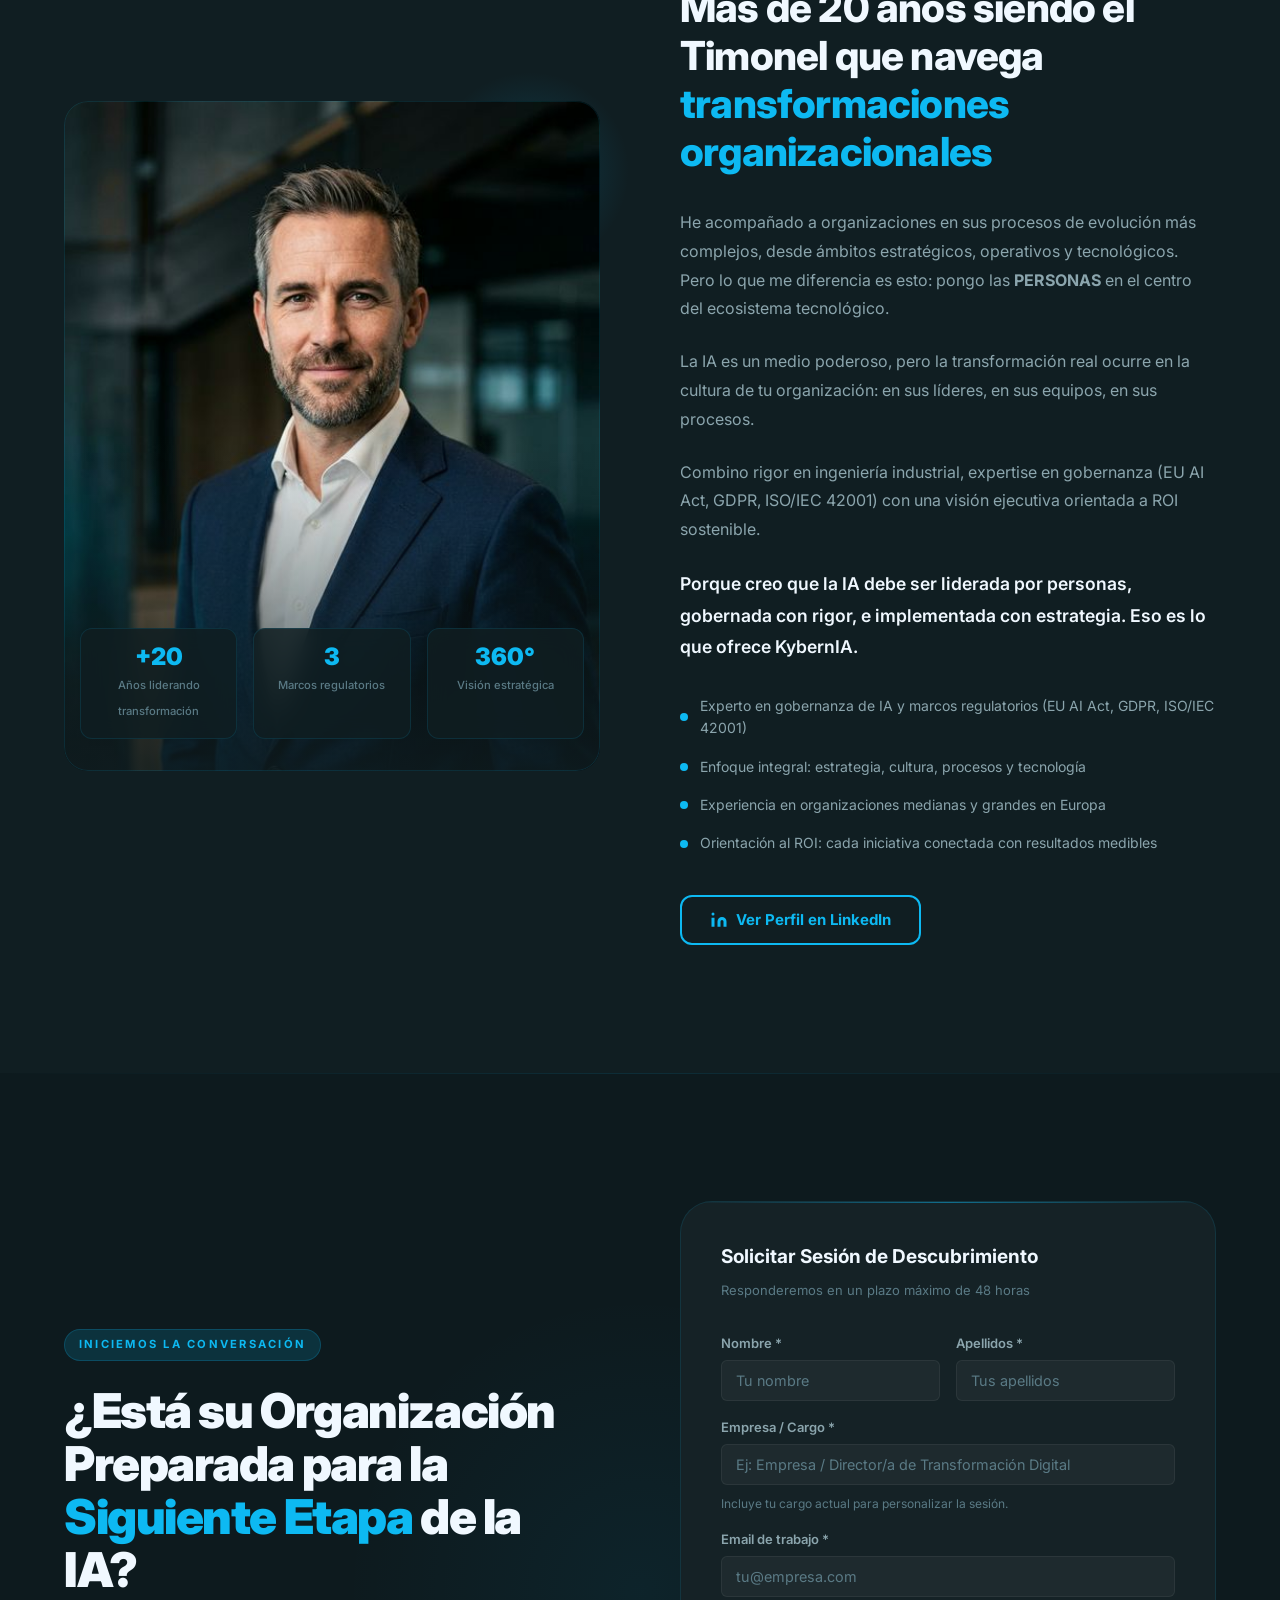
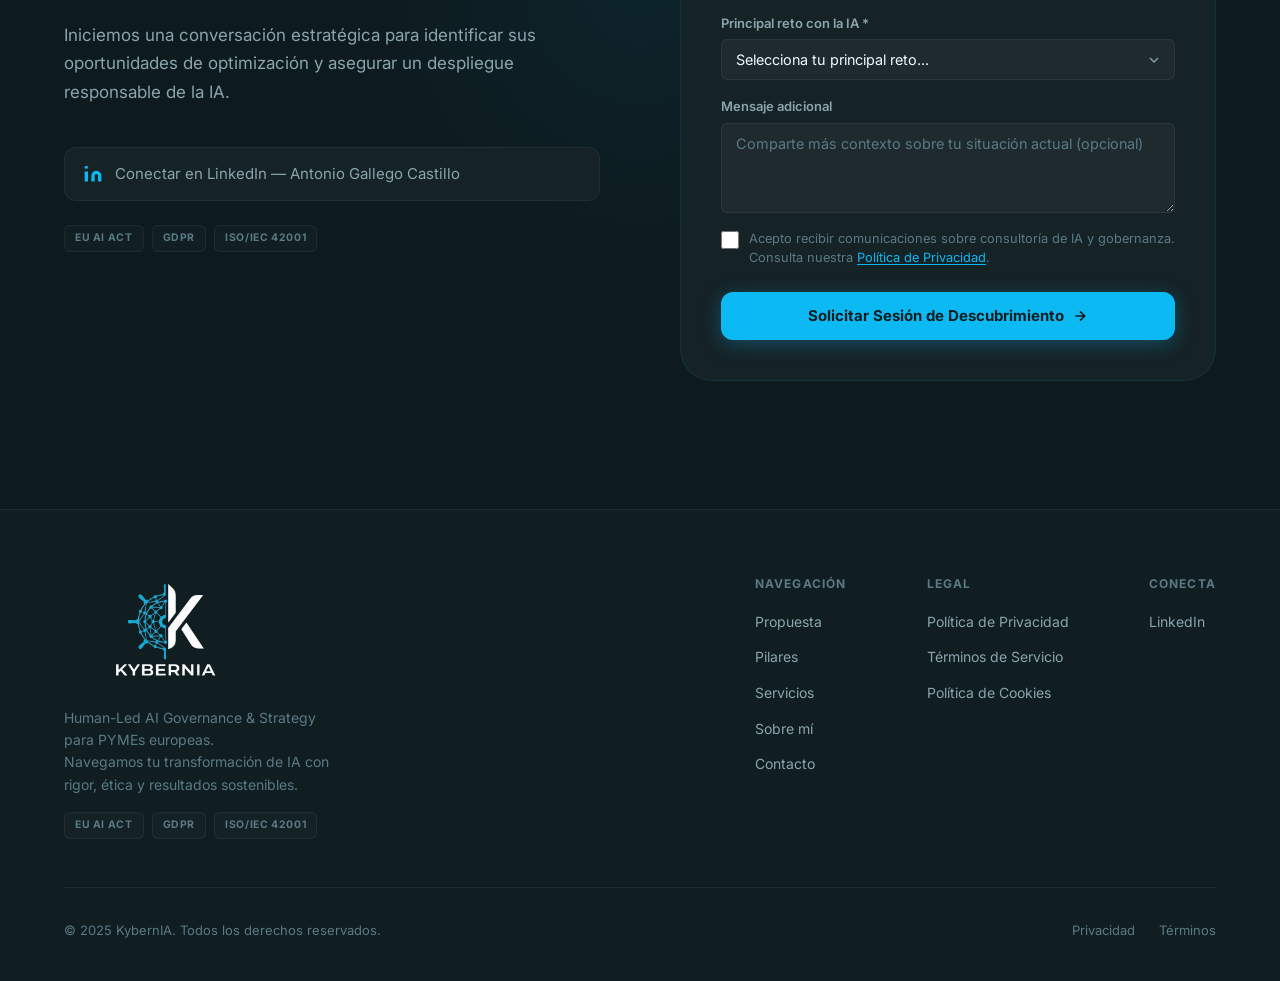
==== commit d2f89714: "feat: refinado de contenido sección pilares (C01)" ====
--- a/docs/index.html
+++ b/docs/index.html
@@ -372,7 +372,7 @@
       <div class="container">
 
         <div class="section-header reveal">
-          <div class="section-label">Core Expertise</div>
+          <div class="section-label">Nuestro Expertise</div>
           <h2 id="pilares-heading">Los Tres Pilares de la Transformación de IA</h2>
           <p>Un enfoque integral para que la IA genere valor real, minimice riesgos y sea adoptada por toda la organización.</p>
         </div>
@@ -386,11 +386,11 @@
             <div class="pilar-items">
               <div class="pilar-item">
                 <h4>Definición Estratégica</h4>
-                <p>Alineamiento de la IA con los objetivos macro de la organización.</p>
+                <p>Alineamiento del uso de la IA con los objetivos estratégicos de la organización.</p>
               </div>
               <div class="pilar-item">
                 <h4>Modelos Operativos y Organizativos</h4>
-                <p>Diseño de estructuras que permitan escalar la IA con control.</p>
+                <p>Diseño de estructuras y roles que permitan adoptar y escalar la IA con control.</p>
               </div>
               <div class="pilar-item">
                 <h4>Políticas de Uso y Cumplimiento</h4>
@@ -406,22 +406,22 @@
           <!-- Pilar II -->
           <article class="pilar-card reveal" style="animation-delay:150ms">
             <div class="pilar-number" aria-label="Pilar dos">Pilar II</div>
-            <h3>Cultura, Personas y AI-Fluency</h3>
+            <h3>Personas Y Cultura AI-Ready</h3>
             <div class="pilar-items">
               <div class="pilar-item">
+                <h4>Programas AI-Fluency</h4>
+                <p>Formación técnica y funcional para elevar las capacidades del equipo y aprovechar el potencial de la IA.</p>
+              </div>
+              <div class="pilar-item">
+                <h4>Gestión del Cambio Cultural</h4>
+                <p>Transformación de la mentalidad organizacional para una adopción natural sin fricciones.</p>
+              </div>
+              <div class="pilar-item">
                 <h4>Evolución de Roles</h4>
-                <p>Identificación y diseño de los nuevos perfiles profesionales necesarios.</p>
-              </div>
-              <div class="pilar-item">
-                <h4>Programas de AI-Fluency</h4>
-                <p>Formación técnica y funcional para elevar las capacidades del equipo.</p>
-              </div>
-              <div class="pilar-item">
-                <h4>Gestión del Cambio Cultural</h4>
-                <p>Transformación de la mentalidad organizacional para una adopción natural y sin fricciones.</p>
-              </div>
-              <div class="pilar-item">
-                <h4>AI Champions</h4>
+                <p>Identificación de nuevas capacidades y diseño de los nuevos perfiles profesionales en la era de la IA.</p>
+              </div>
+              <div class="pilar-item">
+                <h4>AI Champions & Evangelización</h4>
                 <p>Creación de redes internas de expertos para traccionar la innovación.</p>
               </div>
             </div>
@@ -430,19 +430,23 @@
           <!-- Pilar III -->
           <article class="pilar-card reveal" style="animation-delay:300ms">
             <div class="pilar-number" aria-label="Pilar tres">Pilar III</div>
-            <h3>Optimización de Procesos e Innovación</h3>
+            <h3>Madurez Operacional y Valor Real</h3>
             <div class="pilar-items">
               <div class="pilar-item">
-                <h4>Más Allá de las Herramientas</h4>
-                <p>Enfoque en la reingeniería de procesos para una eficiencia real.</p>
+                <h4>Diseño y Redefinición de Procesos</h4>
+                <p>Mejora de procesos de trabajo y descubrimiento de nuevos procesos aprovechando las capacidades IA.</p>
+              </div>
+              <div class="pilar-item">
+                <h4>Escalado Continuo y Controlado</h4>
+                <p>Modelo de crecimiento que mantiene gobierno mientras escala casos de uso.</p>
+              </div>
+              <div class="pilar-item">
+                <h4>Medición de Impacto</h4>
+                <p>Además del ROI, KPIs que capturan valor: ahorro de tiempo, calidad, innovación, satisfacción, eficiencia operativa.</p>
               </div>
               <div class="pilar-item">
                 <h4>Mejora Continua e Innovación</h4>
-                <p>Aplicación de IA para optimizar flujos existentes y crear nuevos modelos de valor.</p>
-              </div>
-              <div class="pilar-item">
-                <h4>Medición del Impacto (ROI)</h4>
-                <p>KPIs que validan que la innovación se traduce en rentabilidad.</p>
+                <p>Metodología de mejora continua (Kaizen) y creación de nuevos modelos de valor.</p>
               </div>
             </div>
           </article>
